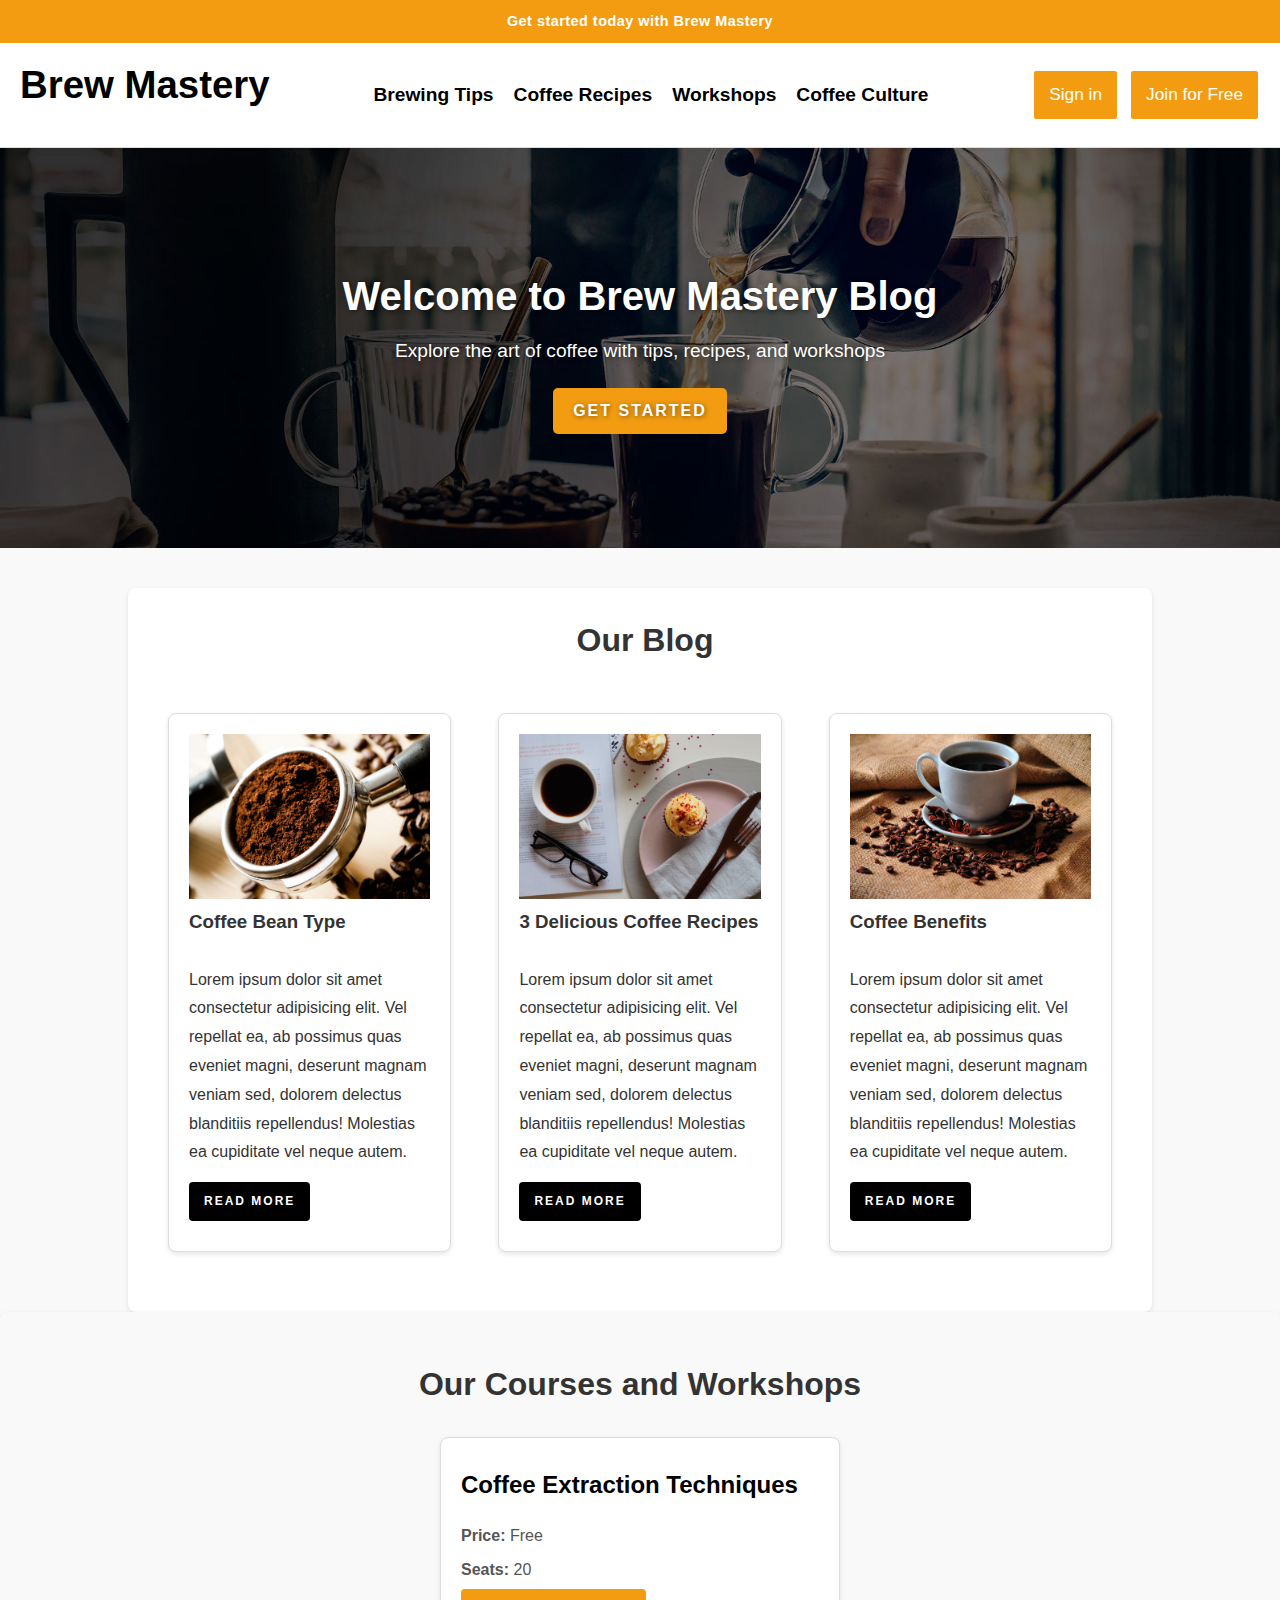
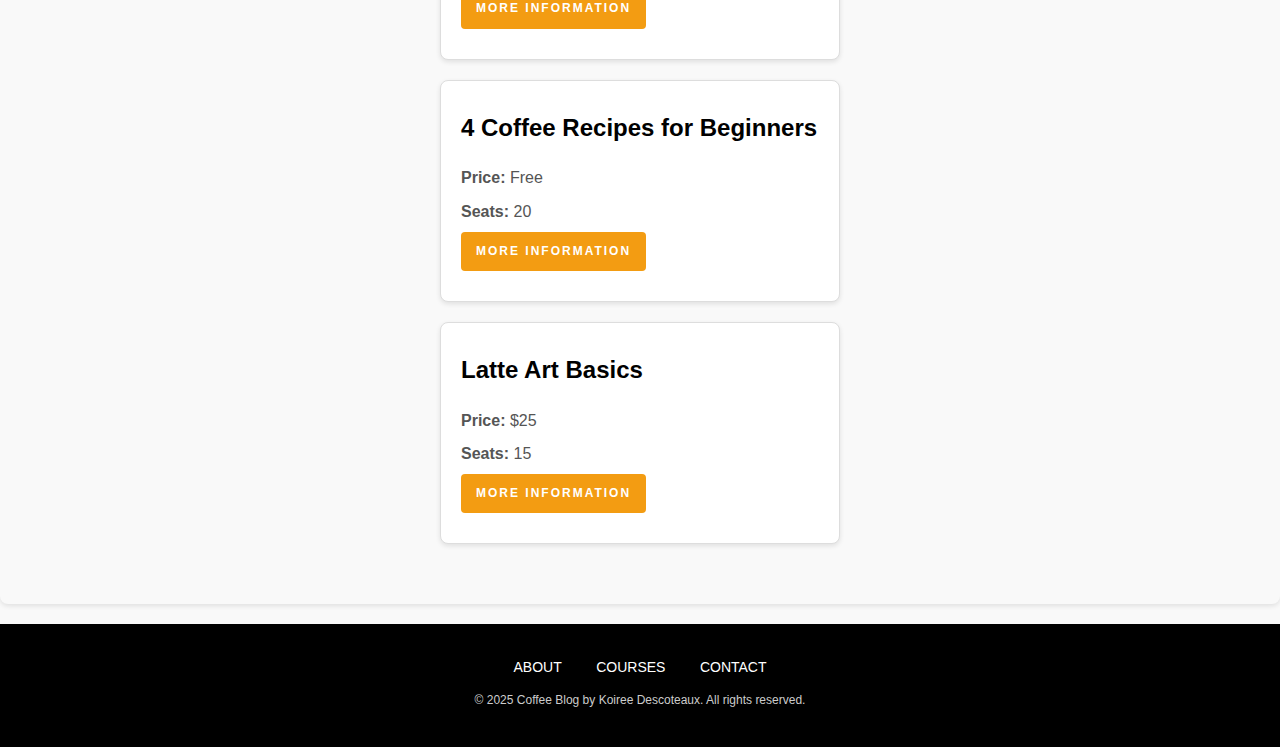
==== index.html @ 07b769f8 "Aligned navigation bar elements (Brew Mastery title, links, and buttons) using flexbox and improved " ====
<!DOCTYPE html>
<html lang="en">
<head>
    <meta charset="UTF-8">
    <meta name="viewport" content="width=device-width, initial-scale=1.0">
    <link rel="stylesheet" href="styles.css">
    <title>Brew Mastery Blog</title>
</head>
<body>

<!-- Header -->
<header>
    <!-- Top Bar -->
    <div class="top-bar">
        Get started today with Brew Mastery
    </div>

    <!-- White Navigation Bar -->
    <div class="nav-bar">
        <h1 class="nav-bar-title">Brew Mastery</h1>
        <nav class="main-navigation">
            <ul class="nav-links">
                <li><a href="#">Brewing Tips</a></li>
                <li><a href="#">Coffee Recipes</a></li>
                <li><a href="#">Workshops</a></li>
                <li><a href="#">Coffee Culture</a></li>
            </ul>
        </nav>
        <div class="nav-buttons">
            <a href="#" class="btn-signin-join">Sign in</a>
            <a href="#" class="btn-signin-join">Join for Free</a>
        </div>
    </div>

    <!-- Header Content with Background -->
    <div class="header-with-bg">
        <div class="overlay-content">
            <h1>Welcome to Brew Mastery Blog</h1>
            <p>Explore the art of coffee with tips, recipes, and workshops</p>
            <a href="#" class="btn btn-explore">Get Started</a>
        </div>
    </div>
</header>

<!-- Main Content -->
<main class="container">
    <!-- Blog Section -->
    <section id="blog-section" class="blog-section">
        <h2>Our Blog</h2>
        <div class="flex-container">
            <!-- Blog Post 1 -->
            <div class="border-b">
                <img src="img/blog1.jpg" alt="Image Error">
                <h3>Coffee Bean Type</h3>
                <p>Lorem ipsum dolor sit amet consectetur adipisicing elit. Vel repellat ea, ab possimus quas eveniet magni, deserunt magnam veniam sed, dolorem delectus blanditiis repellendus! Molestias ea cupiditate vel neque autem.</p>
                <a href="#" class="btn btn-read-more">Read More</a>
            </div>

            <!-- Blog Post 2 -->
            <div class="border-b">
                <img src="img/blog2.jpg" alt="Image Error">
                <h3>3 Delicious Coffee Recipes</h3>
                <p>Lorem ipsum dolor sit amet consectetur adipisicing elit. Vel repellat ea, ab possimus quas eveniet magni, deserunt magnam veniam sed, dolorem delectus blanditiis repellendus! Molestias ea cupiditate vel neque autem.</p>
                <a href="#" class="btn btn-read-more">Read More</a>
            </div>

            <!-- Blog Post 3 -->
            <div class="border-b">
                <img src="img/blog3.jpg" alt="Image Error">
                <h3>Coffee Benefits</h3>
                <p>Lorem ipsum dolor sit amet consectetur adipisicing elit. Vel repellat ea, ab possimus quas eveniet magni, deserunt magnam veniam sed, dolorem delectus blanditiis repellendus! Molestias ea cupiditate vel neque autem.</p>
                <a href="#" class="btn btn-read-more">Read More</a>
            </div>
        </div>
    </section>
</main>

    <section id="courses" class="courses-section">
        <h2>Our Courses and Workshops</h2>
    
        <!-- Course 1 -->
        <div class="course border-b">
            <h3>Coffee Extraction Techniques</h3>
            <p><strong>Price:</strong> Free</p>
            <p><strong>Seats:</strong> 20</p>
            <a href="#" class="btn btn-more">More Information</a>
        </div>
    
        <!-- Course 2 -->
        <div class="course border-b">
            <h3>4 Coffee Recipes for Beginners</h3>
            <p><strong>Price:</strong> Free</p>
            <p><strong>Seats:</strong> 20</p>
            <a href="#" class="btn btn-more">More Information</a>
        </div>
    
        <!-- Course 3 -->
        <div class="course border-b">
            <h3>Latte Art Basics</h3>
            <p><strong>Price:</strong> $25</p>
            <p><strong>Seats:</strong> 15</p>
            <a href="#" class="btn btn-more">More Information</a>
        </div>
    </section>
    
    <!--Footer-->
    <footer>
        <nav class="footer-nav">
            <ul>
                <li><a href="about.html">About</a></li>
                <li><a href="courses.html">Courses</a></li>
                <li><a href="contact.html">Contact</a></li>
            </ul>
        </nav>
        <p>&copy; 2025 Coffee Blog by Koiree Descoteaux. All rights reserved.</p>
    </footer>
</body>
</html>
---- styles.css ----
/*==================================================================== */
                            /* Global Styles */
  /*==================================================================== */
* {
    margin: 0;
    padding: 0;
    box-sizing: border-box; /* Ensure consistent box model for all elements */
}

/* Body Styles */
body {
    font-family: Arial, Helvetica, sans-serif; /* Set default font */
    line-height: 1.6; /* Standardize line height for readability */
    color: #333; /* Default text color */
    background-color: #f9f9f9; /* Light background for contrast */
}

/* Typography */
h1, h2, h3 {
    margin-bottom: 20px; /* Add consistent space below headings */
    line-height: 1.4; /* Adjust line height for better spacing */
}

h2, h3 {
    padding-top: 10px; /* Add vertical spacing above headings */
    padding-bottom: 10px; /* Add vertical spacing below headings */
    color: #333; /* Dark gray for headings */
}

p {
    margin-bottom: 15px; /* Add spacing below paragraphs */
    line-height: 1.8; /* Improve text readability */
}

/* Image */
img {
    max-width: 100%; /* Ensure images don't overflow their containers */
    display: block; /* Remove inline spacing below images */
}

/* Headings */
.blog-section h2, .courses-section h2 {
    font-size: 1.8em;
    color: #333;               /* Darker text color */
    margin-bottom: 20px;
}
/*==================================================================== */
                            /* UTILITIES */
  /*==================================================================== */

/* Layout: Container Styles */
.container {
    width: 80%;
    margin-left: auto;
    margin-right: auto;
}

/* ================= */
/* FLEX CONTAINER */
/* ================= */

.flex-container {
    display: flex;               /* Enable Flexbox */
    flex-direction: wrap;         /* Align child elements ( blog and courses) in a row and wrap to the next row */
    justify-content: space-between; /* Even space between blog and courses */
    align-items: flex-start;     /* Align items to the top */
    gap: 20px;                   /* Add spacing between sections */
    padding: 20px;               /* Add padding inside the container */
    margin-top: 20px;            /* Adds spacing above the blog cards */
}

/* =================================== */
/* SHARED BORDERS, SHADOWS AND SPACING */
/* =================================== */

/* Borders, Shadow and Spacing Utilities (Shared Styling for Individual Blog Posts and Courses) */
.border-b {
    flex: 1; /* Allow equal spacing between items */
    max-width: 30%; /* Ensure each post takes up one-third of the row */
    background-color: white; /* White background for posts */
    border: 1px solid #ddd; /* Add light border */
    border-radius: 8px; /* Rounded corners */
    padding: 20px; /* Add padding inside */
    margin-bottom: 20px; /* Adds spacing between blocks */
    box-shadow: 0 2px 5px rgba(0, 0, 0, 0.1); /* Subtle shadow */
    text-align: left; /* Align content to the left */
}

/* ================= */
/* BASE BUTTON CLASS*/
/* ================= */

.btn {
    display: inline-block;        /* Makes the element behave like a button */
    color: white;                /* White text color */
    padding: 10px 15px;          /* Button padding */
    margin-bottom: 10px;         /* Adds spacing below the button */
    text-decoration: none;       /* Removes underline from links */
    text-transform: uppercase;   /* Makes all text uppercase */
    font-size: 12px;             /* Sets the font size */
    font-weight: bold;
    letter-spacing: 2px;         /* Adds spacing between letters */
    border-radius: 4px;          /* Rounded button corners */
    background-color: rgba(0, 0, 0, 0.6); /* Semi-transparent background */
    transition: background-color 0.3s ease, color 0.3s ease, border-color 0.3s ease; /* Smooth hover effect */
}

/* Specific Buttons Colors */
.btn-signin-join {
    background-color:#f39c12; /* Orange background */
    color: white;
    border: 2px solid white
}

/* Hover Effects  (Applies to Both Buttons) */
.btn-signin-join:hover {
    background-color: #dcdcdc; /* Light gray background on hover */
    color: black; /* Black text for better readability */
    border-color: yellow; /* Black on hover*/
}

/* Active/Clicked Effect */
.btn-signin-join:active {
    background-color: #a9a9a9; /* Darker gray background */
    color: white; /* White text on active */
    border-color: #f39c12; /* Orange border*/
}

/* ================= */
/* TOP BANNER STYLING */
/* ================= */

/* Top Bar */
.top-bar {
    background-color: #f39c12; /* Orange background */
    color: white;             /* White text color */
    text-align: center;       /* Center-align text */
    padding: 10px 5%;        /* Top/Bottom fixed, Left/Right proportional */
    font-size: 0.9em;         /* Slightly smaller font size */
    letter-spacing: 0.5px; /* Slightly space out the letters */
    font-weight: bold;        /* Make text bold */
    box-shadow: 0 2px 5px rgba(0, 0, 0, 0.1); /* Subtle shadow for depth */
}

/* ====================== */
/* NAVIGATION BAR STYLING */
/* ====================== */

/* Navigation Bar */
.nav-bar {
    display: flex; /* Enable Flexbox for layout */
    justify-content: space-between; /* Space out items horizontally */
    align-items: center; /* Vertically align items */
    background-color: white; /* White background */
    color: black; /* Black text color */
    padding: 15px 20px; /* Add padding for spacing */
    border-bottom: 1px solid #ddd; /* Add a light gray border */
    font-size: 1.2em; /* Slightly larger font size */
}

/* Navigation Links */
.nav-links {
    display: flex; /* Enable Flexbox for links */
    list-style: none; /* Remove bullet points */
    gap: 20px; /* Space between links */
    margin: 0;
    padding: 0;
}

.nav-links li {
    margin: 0;
}

.nav-links a {
    text-decoration: none; /* Remove underline */
    color: black; /* Black links */
    font-size: 1em;
    font-weight: bold;
    transition: color 0.3s ease; /* Smooth hover effect */
}

.nav-links a:hover {
    color: #f39c12; /* Orange hover effect */
}

/* Buttons in Navigation Bar */
.nav-buttons {
    display: flex; /* Enable Flexbox for buttons */
    gap: 10px; /* Space between buttons */
}

.btn-signin-join {
    display: inline-block; /* Makes buttons inline */
    padding: 10px 15px; /* Add padding inside buttons */
    font-size: 0.9em; /* Adjust font size */
    border-radius: 4px; /* Rounded corners */
    text-decoration: none; /* Remove underline */
    color: white; /* White text */
    background-color: #f39c12; /* Orange background */
    border: 2px solid white; /* White border */
    transition: background-color 0.3s ease, color 0.3s ease; /* Smooth hover effect */
}

.btn-signin-join:hover {
    background-color: #dcdcdc; /* Light gray background */
    color: black; /* Black text on hover */
}

.btn-signin-join:active {
    background-color: #a9a9a9; /* Darker gray background on active */
    color: white; /* White text on active */
}

/* ======================================  */
/* HEADER CONTENT WITH BACKGROUND STYLING */
/* ===================================== */
/* Header Content with Background */
.header-with-bg {
    background-image: url('img/banner.jpg'); /* Path to image */
    background-size: cover;                /* Ensures the image covers the whole area */
    background-position: center;           /* Centers the image */
    background-repeat: no-repeat;          /* Prevents the image from repeating */
    color: white;                        /* Makes text white for contrast */
    padding: 20px 0px;                    /* Adds spacing inside the header */
    height: 400px;                        /* Set a fixed height for the header */
    text-align: center;                   /* Center-align all content*/
}
.overlay-content {
    text-align: center;               /* Center-align the text */
    color: white;                     /* White text for contrast */
    padding-top: 100px;               /* Push content down to the center */
    text-shadow: 1px 1px 5px rgba(0, 0, 0, 0.5); /* Add a shadow for readability */
}

.overlay-content h1 {
    font-size: 2.5em;
    margin-bottom: 10px;
}

.overlay-content p {
    font-size: 1.2em;
    margin-bottom: 20px;
}

.overlay-content .btn-explore {
    background-color: #f39c12;       /* Orange button */
    color: white;                    /* White text */
    padding: 10px 20px;              /* Button padding */
    border-radius: 5px;              /* Rounded corners */
    text-decoration: none;           /* Remove underline */
    font-size: 1em;
    transition: background-color 0.3s ease;
}

.overlay-content .btn-explore:hover {
    background-color: #e67e22;       /* Slightly darker orange on hover */
}

/*==================================================================== */
                        /* SECTION-SPECIFIC STYLING */
  /*==================================================================== */

/* ================= */
/* BLOG STYLING */
/* ================= */

/* Blog Title Styling */
.blog-title {
    font-size: 2.5em;
    font-weight: bold;
    text-shadow: 2px 2px 5px rgba(0, 0, 0, 0.5); /* Add shadow for better readability */
    margin: 10px 0;
}
.blog-section {
    flex: 2;                     /* Take up more space compared to courses */
    margin-top: 40px;
    text-align: center;
    background-color: #fff;      /* White background for contrast */
    border-radius: 8px;          /* Rounded corners */
    padding: 20px;               /* Add padding inside */
    box-shadow: 0 2px 5px rgba(0, 0, 0, 0.1); /* Subtle shadow */
}

.blog-section h2 {
    text-align: center; /* Center the heading */
    margin-bottom: 20px; /* Space below heading */
    font-size: 2em;
    color: #333; /* Darker color for heading */
    padding-left: 10px; /*Adds spacing above the blog cards*/
} 

/* Class for "Read More" Buttons */
.btn-read-more {
    background-color: black;     /* Black button background */
    color: white;                /* White text */
}

.btn-read-more:hover {
    background-color: gray;      /* Gray button background on hover */
}

/* ================= */
/* COURSES STYLING */
/* ================= */
/* Courses Section */
#courses {
    background-color: #f9f9f9;   /* Light background for contrast */
    padding: 40px 20px;          /* Add spacing */
    text-align: center;          /* Center-align content */
}

#courses h2 {
    font-size: 2em;
    margin-bottom: 20px;
    color: #333;                 /* Dark gray heading */
}
/* Individual Course Styles */
.course {
    border: 1px solid #ddd;      /* Light border around each course */
    border-radius: 8px;          /* Rounded corners */
    padding: 20px;               /* Space inside the course box */
    margin: 20px auto;           /* Add spacing between courses */
    max-width: 400px;            /* Limit the width */
    background-color: white;     /* White background for courses */
    text-align: left;            /* Left-align content within courses */
}
.course h3 {
    font-size: 1.5em;
    color: #000;                 /* Black course titles */
    margin-bottom: 10px;
}

.course p {
    font-size: 1em;
    color: #555;                 /* Gray text for details */
    margin: 5px 0;
}

.courses-section {
    flex: 1;                     /* Take up less space compared to blog */
    background-color: #f9f9f9;   /* Light gray background */
    border-radius: 8px;          /* Rounded corners */
    padding: 20px;               /* Add padding inside */
    box-shadow: 0 2px 5px rgba(0, 0, 0, 0.1); /* Subtle shadow */
}
/* Class for "More Information" Buttons */
.btn-more {
    background-color: #f39c12;   /* Default Orange background */
    color: white;                /* White text */
}

.btn-more:hover {
    background-color: #cd7f32;   /* Dark Orange background on hover */
}

/* Class for "Info" Buttons */
.btn-info {
    background-color: #f39c12;   /* Bronze button background */
    color: white;                /* White text */
}

.btn-info:hover {
    background-color: #cd7f32;   /* Light bronze background on hover */
}

/* ================= */
/* FOOTER STYLING */
/* ================= */
footer {
    background-color: #000; /* Black background */
    color: white; /* White text */
    text-align: center; /* Center-align content */
    padding: 20px 0; /* Add vertical spacing */
    margin-top: 20px; /* Add space above the footer */
}

/* Footer Navigation */
.footer-nav ul {
    list-style: none; /* Remove bullet points */
    padding: 0;
    margin: 10px 0; /* Add spacing around the list */
}

.footer-nav ul li {
    display: inline; /* Display links in a row */
    margin: 0 15px; /* Add spacing between links */
}

.footer-nav ul li a {
    color: white; /* White link text */
    text-decoration: none; /* Remove underline */
    font-size: 14px; /* Adjust font size */
    text-transform: uppercase; /* Uppercase letters */
}

.footer-nav ul li a:hover {
    color: #f39c12; /* Change color on hover */
}

/* Footer Copyright */
footer p {
    margin-top: 10px; /* Add spacing above the text */
    font-size: 12px; /* Slightly smaller font for copyright */
    color: #ccc; /* Light gray color for subtlety */
}
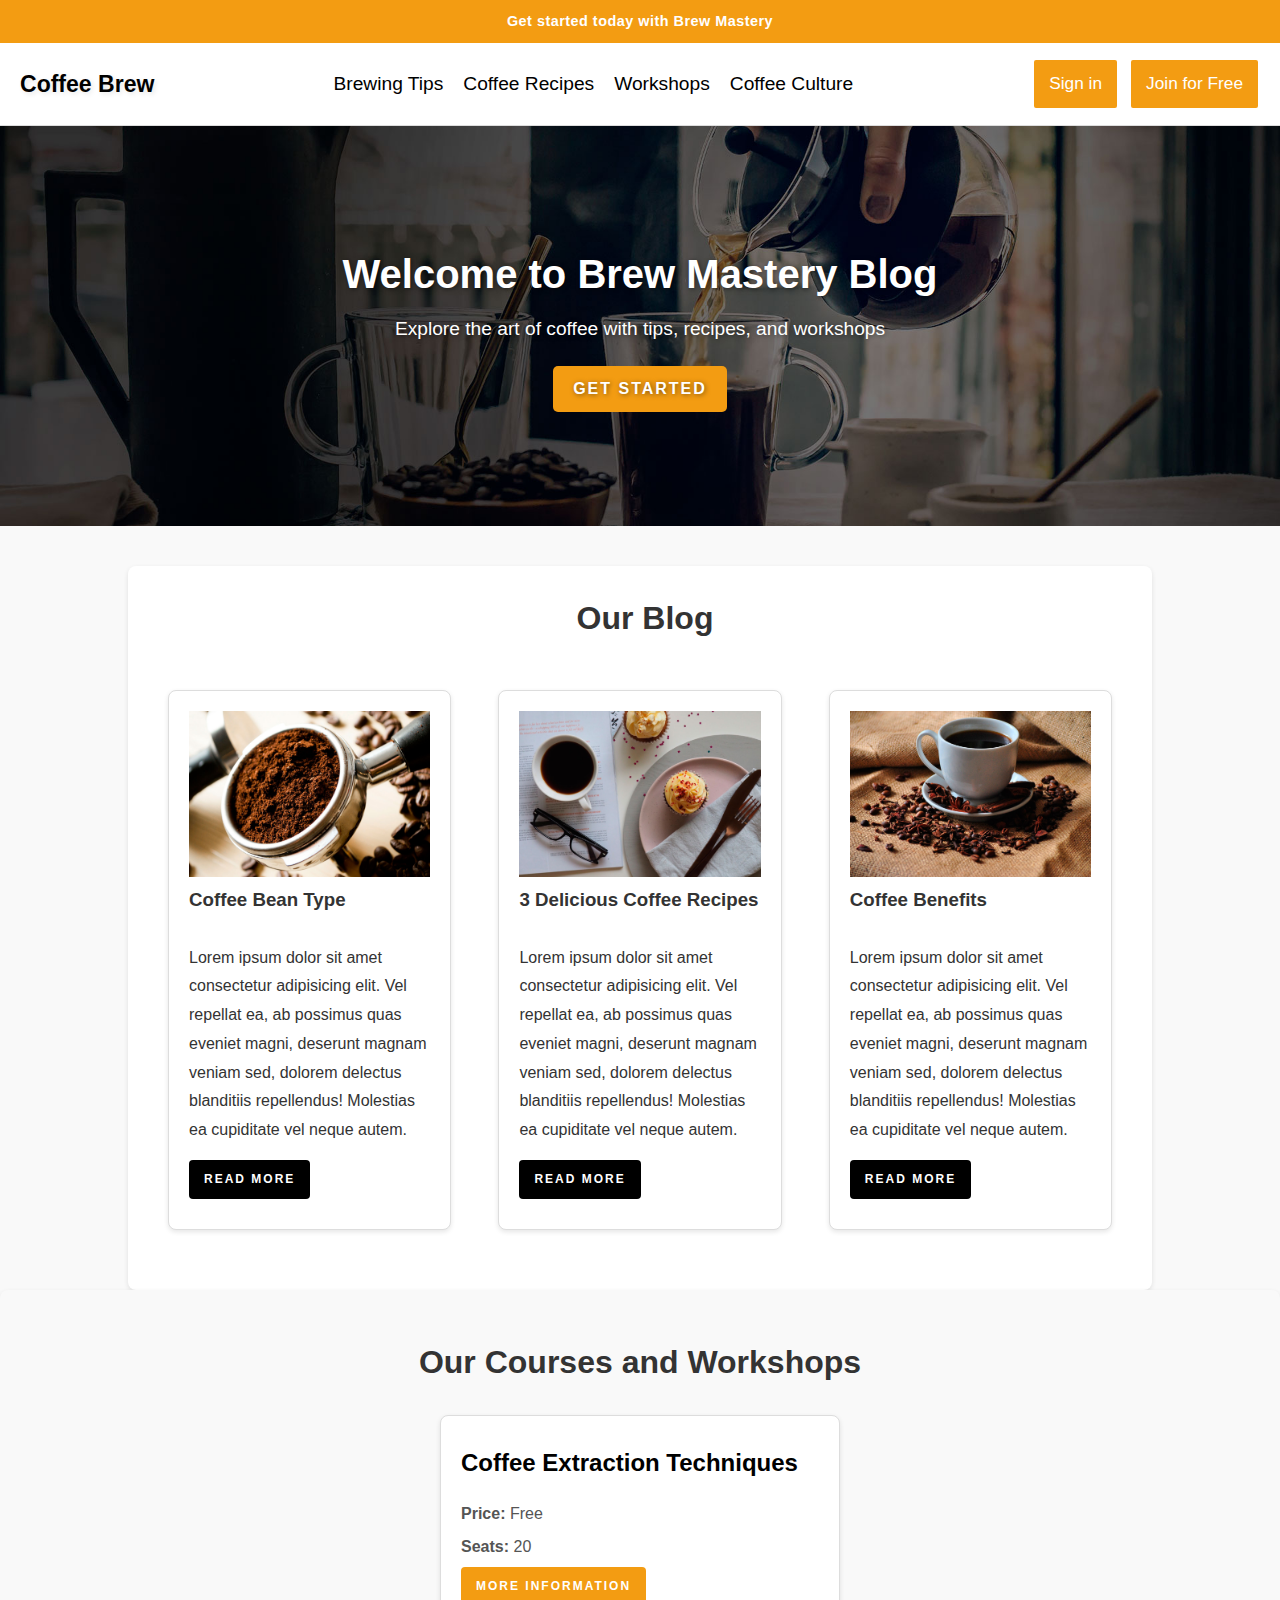
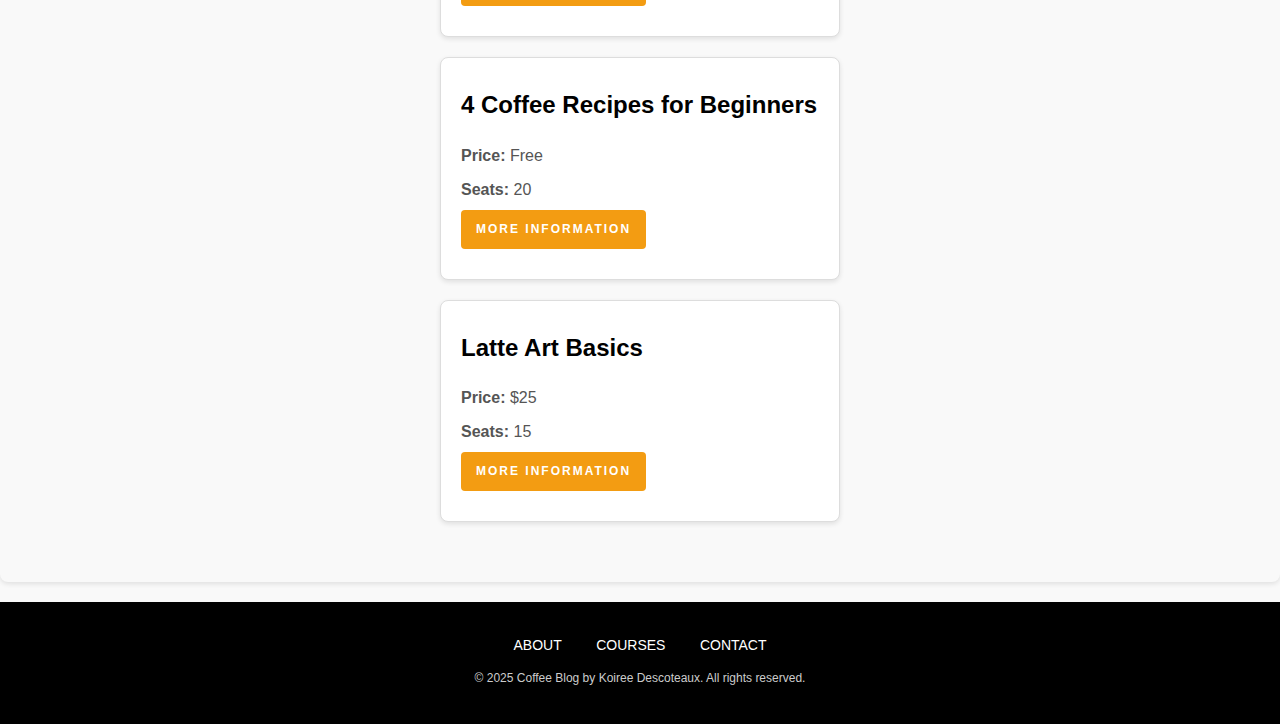
==== commit 47c78b13: "feat: Finalize Top Navigation Bar - Implemented styling and layout adjustments for the top navigatio" ====
--- a/index.html
+++ b/index.html
@@ -4,7 +4,7 @@
     <meta charset="UTF-8">
     <meta name="viewport" content="width=device-width, initial-scale=1.0">
     <link rel="stylesheet" href="styles.css">
-    <title>Brew Mastery Blog</title>
+    <title>Coffee Brew</title>
 </head>
 <body>
 
@@ -17,7 +17,7 @@
 
     <!-- White Navigation Bar -->
     <div class="nav-bar">
-        <h1 class="nav-bar-title">Brew Mastery</h1>
+        <h1 class="nav-bar-title">Coffee Brew</h1>
         <nav class="main-navigation">
             <ul class="nav-links">
                 <li><a href="#">Brewing Tips</a></li>
--- a/styles.css
+++ b/styles.css
@@ -157,6 +157,13 @@
     border-bottom: 1px solid #ddd; /* Add a light gray border */
     font-size: 1.2em; /* Slightly larger font size */
 }
+.nav-bar-title {
+    font-size: 1.2em; /
+    font-weight: ; /* Keep bold styling */
+    margin: 0;
+    text-shadow: 2px 2px 5px rgba(0, 0, 0, 0.1); /* Shadow for readability */
+    color: black; /* Ensure text is black */
+}
 
 /* Navigation Links */
 .nav-links {
@@ -175,7 +182,7 @@
     text-decoration: none; /* Remove underline */
     color: black; /* Black links */
     font-size: 1em;
-    font-weight: bold;
+    font-weight: normal;
     transition: color 0.3s ease; /* Smooth hover effect */
 }
 
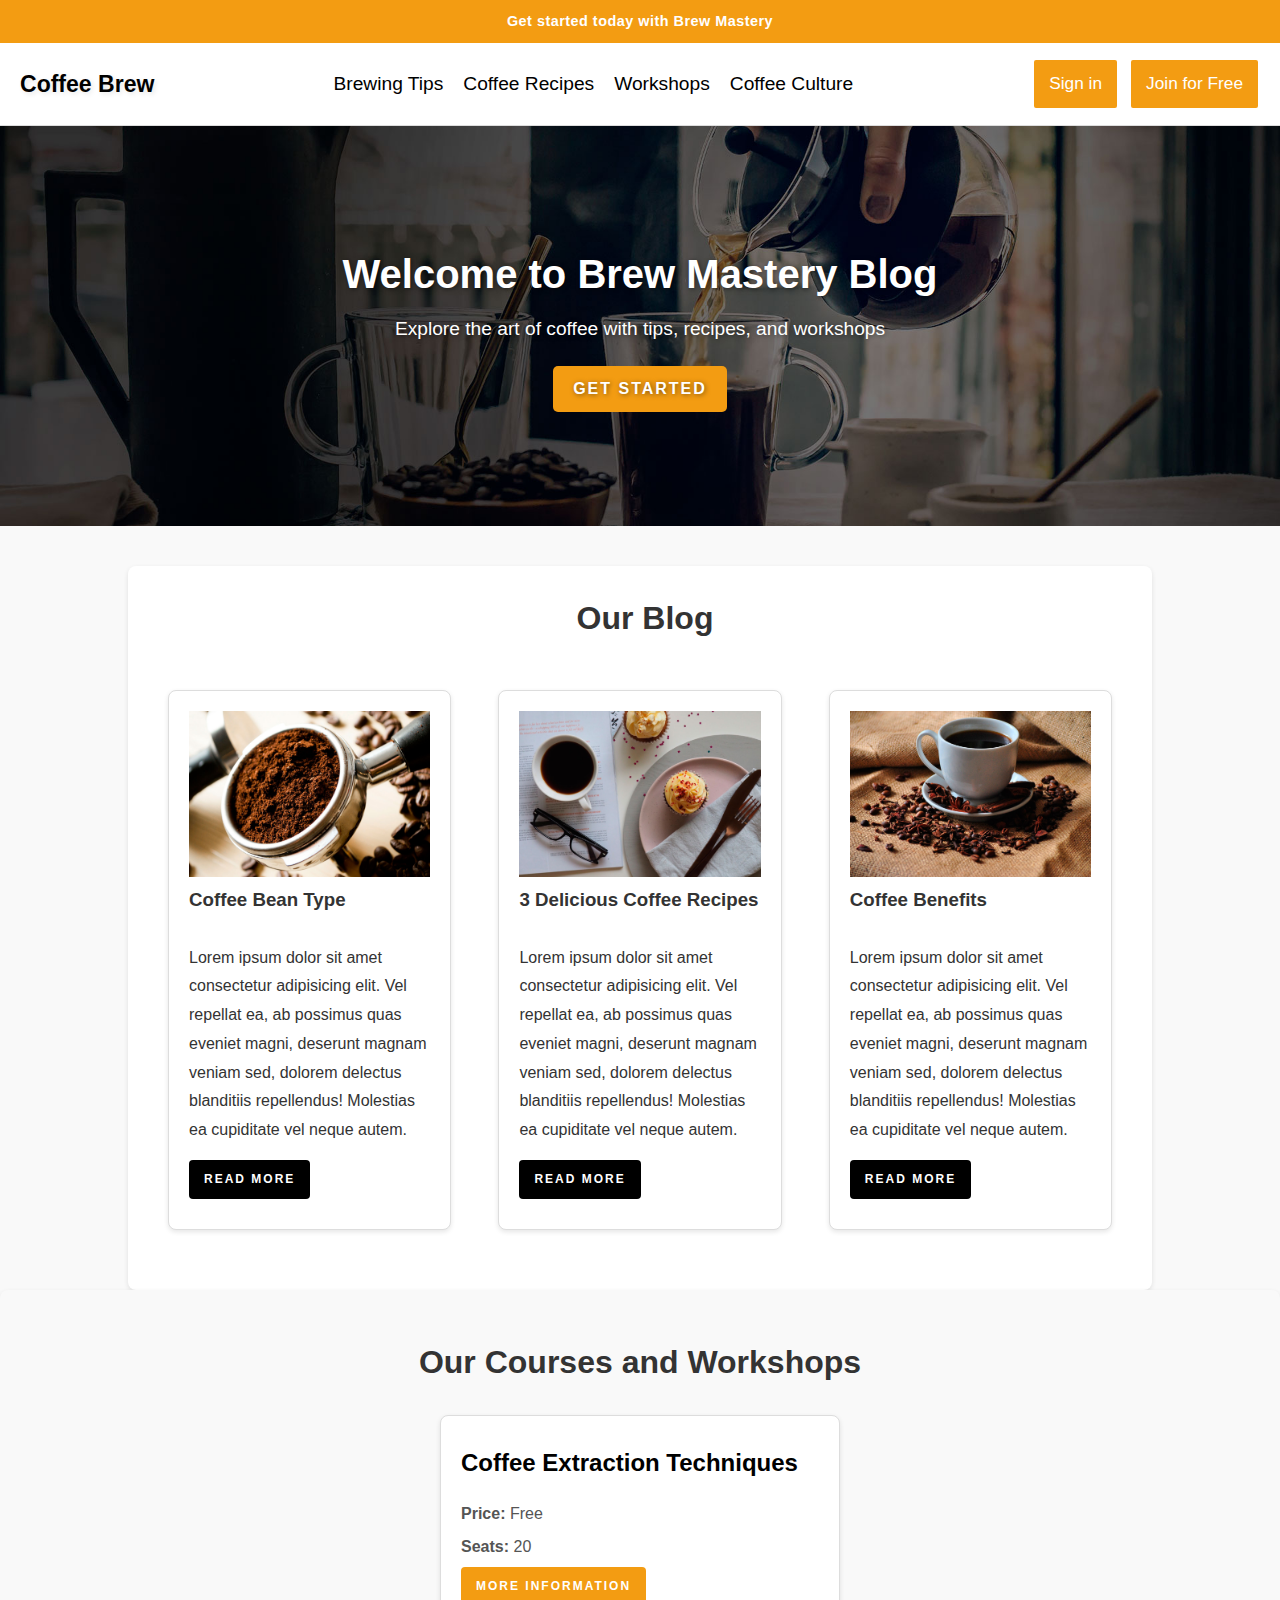
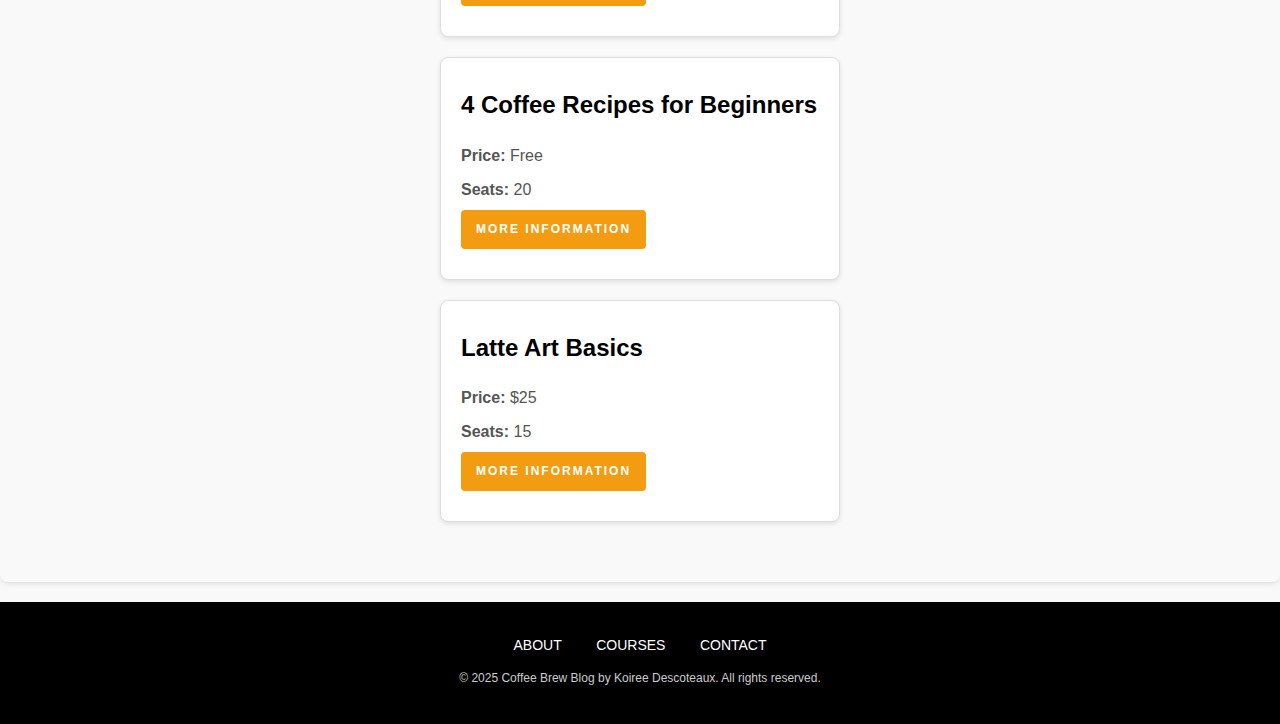
==== commit 51a1d340: "to-do: Create styles folder for CSS files" ====
--- a/index.html
+++ b/index.html
@@ -112,7 +112,7 @@
                 <li><a href="contact.html">Contact</a></li>
             </ul>
         </nav>
-        <p>&copy; 2025 Coffee Blog by Koiree Descoteaux. All rights reserved.</p>
+        <p>&copy; 2025 Coffee Brew Blog by Koiree Descoteaux. All rights reserved.</p>
     </footer>
 </body>
 </html>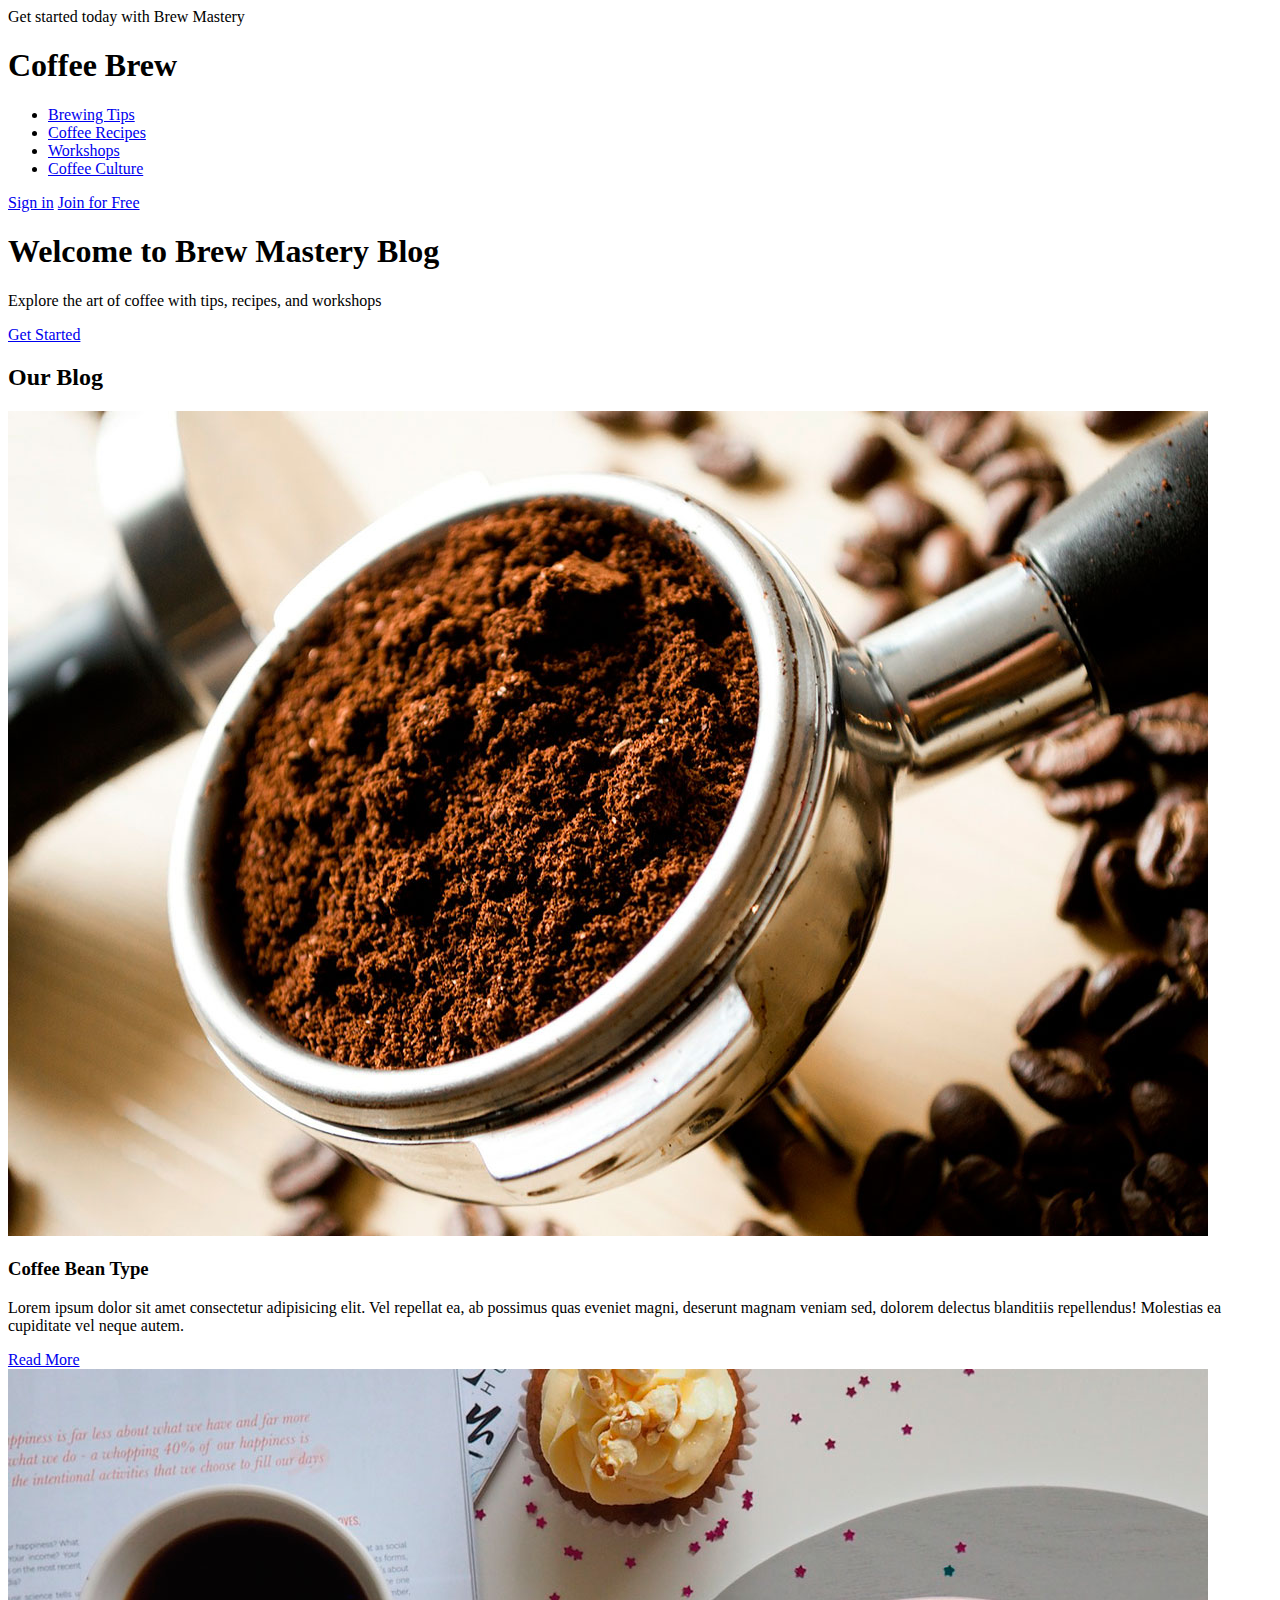
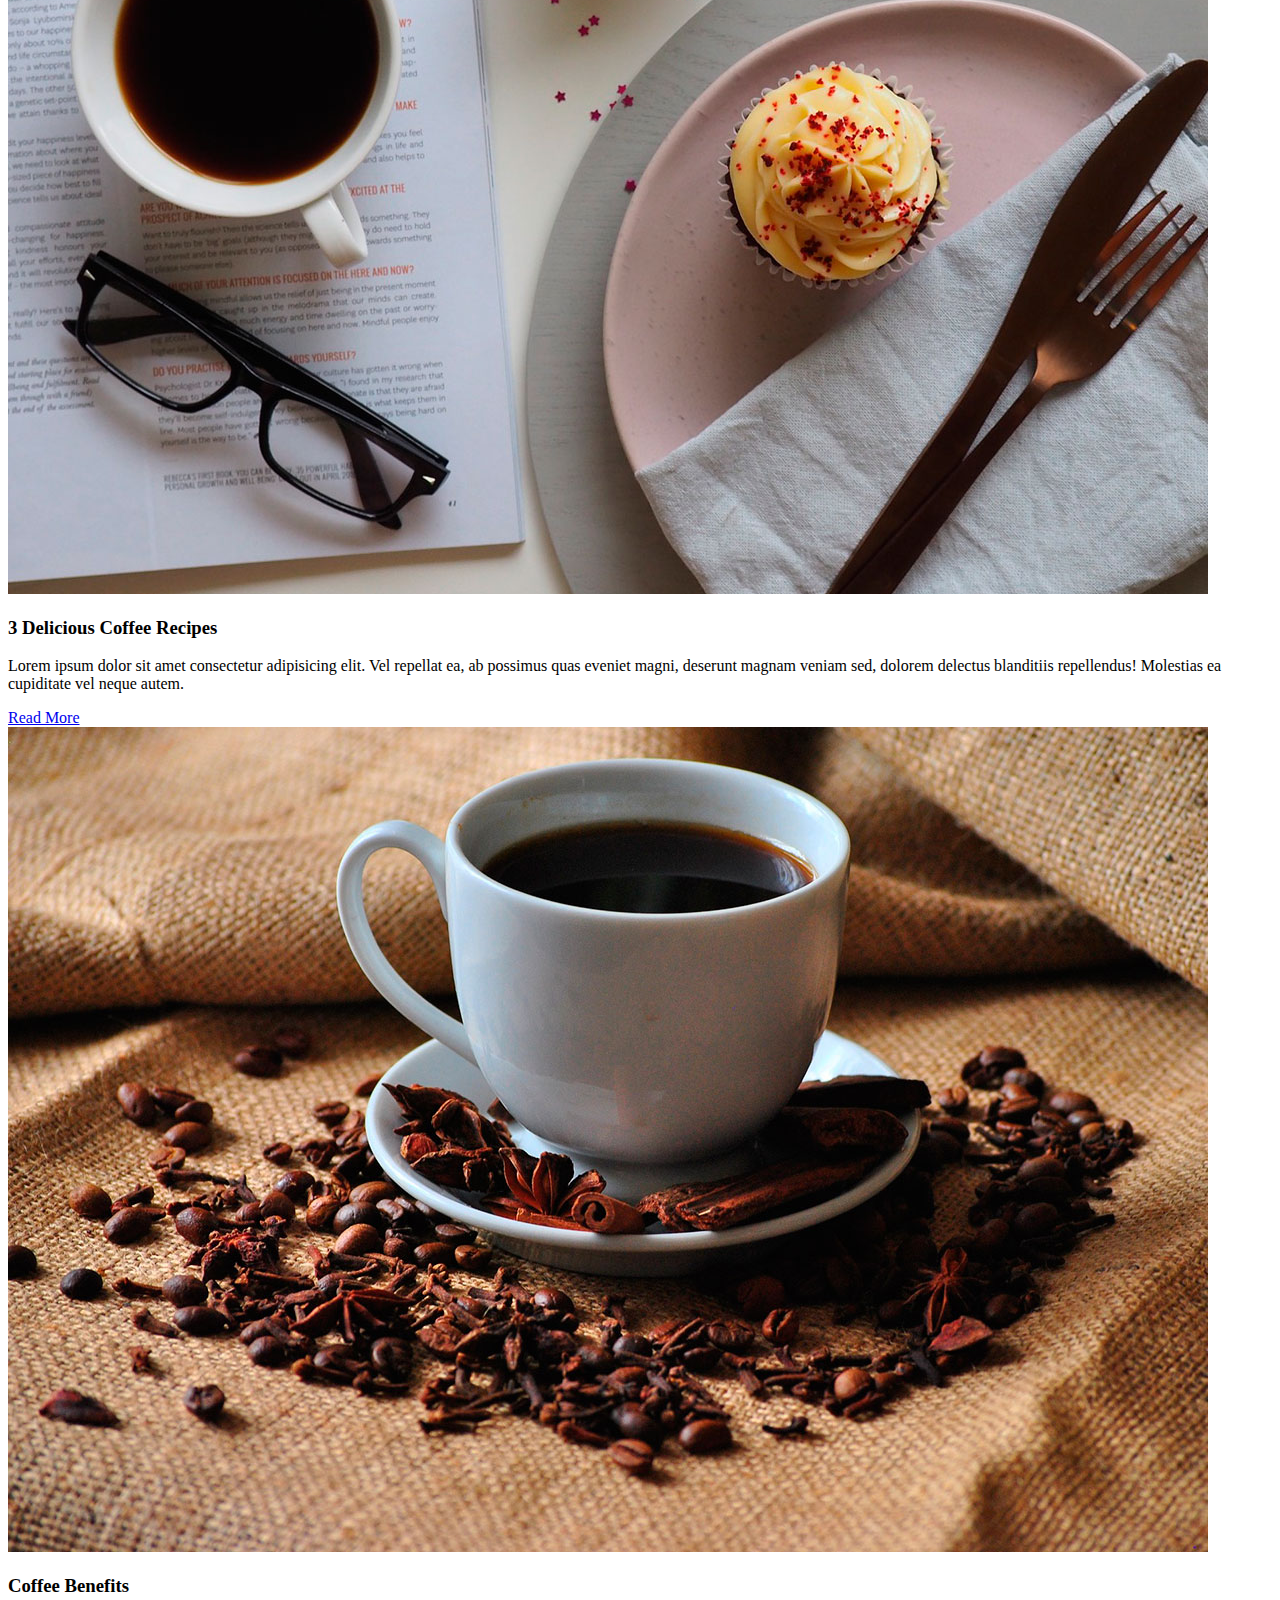
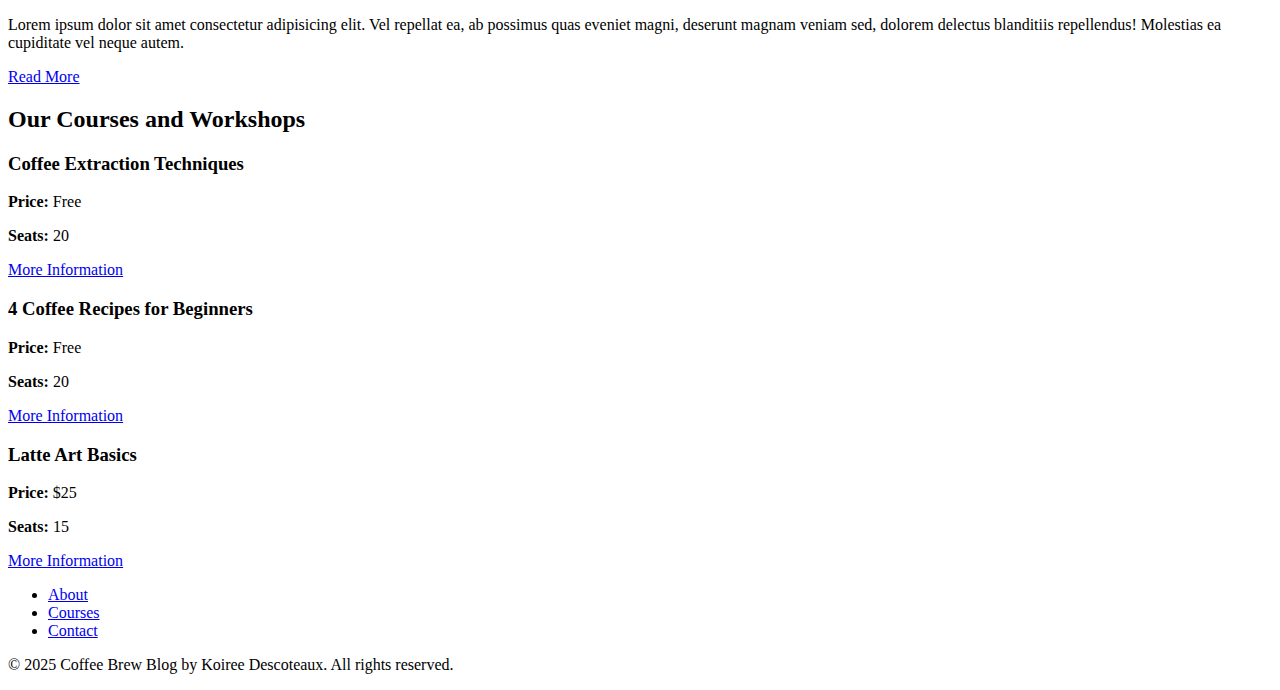
==== commit 2f4912f4: "feat: Add global and utility CSS for consistent styling" ====
--- a/index.html
+++ b/index.html
@@ -3,7 +3,7 @@
 <head>
     <meta charset="UTF-8">
     <meta name="viewport" content="width=device-width, initial-scale=1.0">
-    <link rel="stylesheet" href="styles.css">
+    <link rel="stylesheet" href="global.css">
     <title>Coffee Brew</title>
 </head>
 <body>
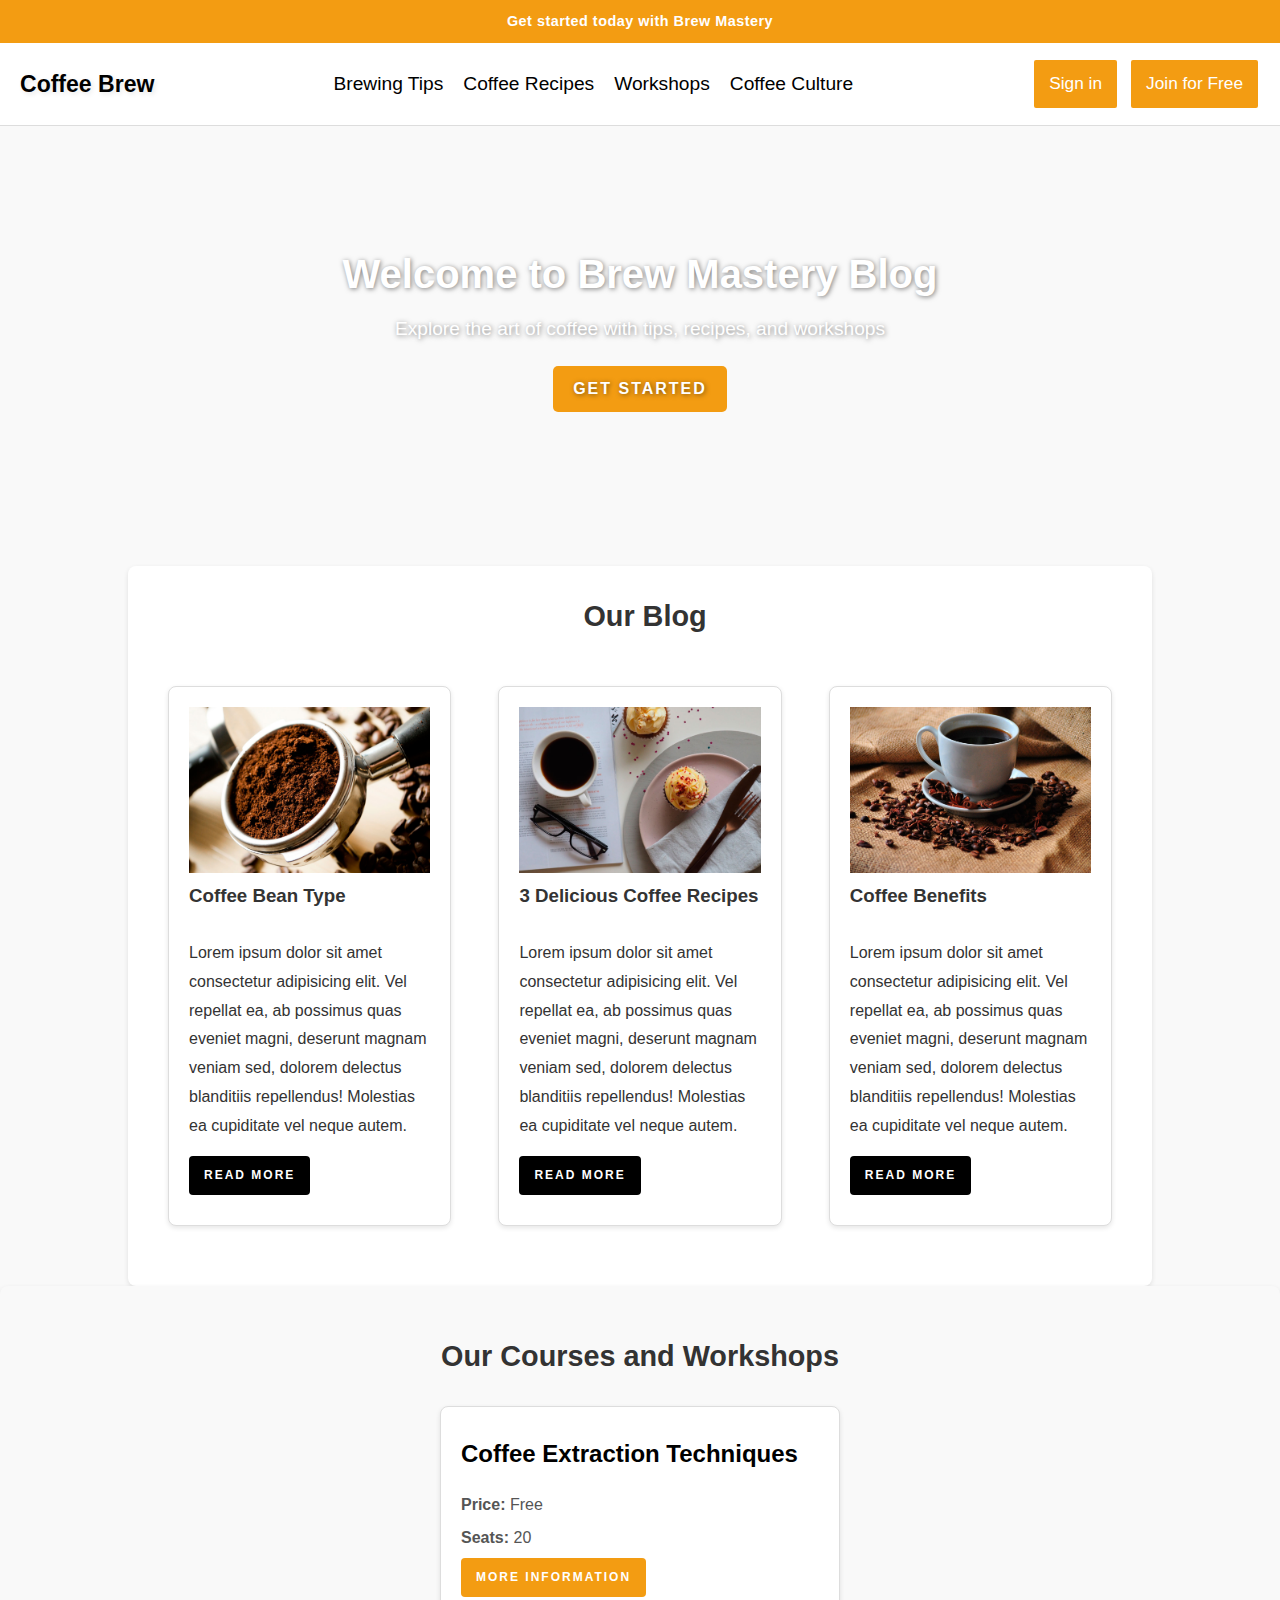
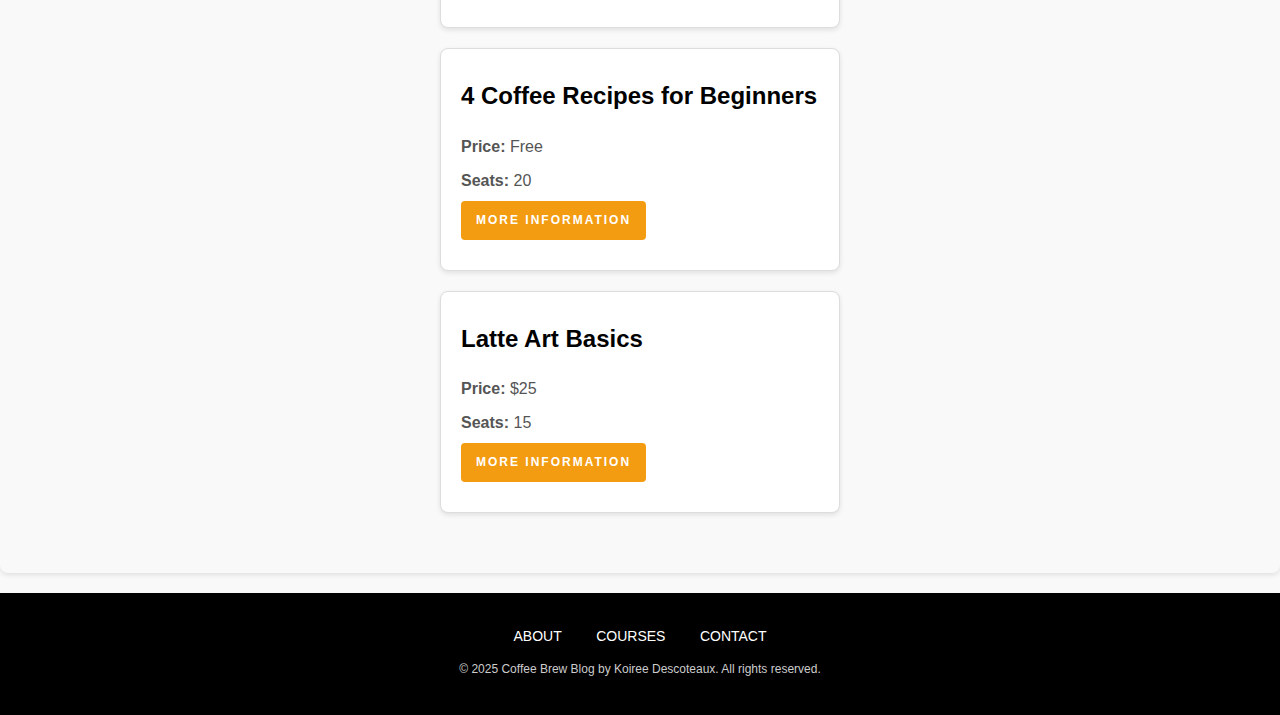
==== commit 347d5907: "fix: Updates CSS file paths for all HTML pages" ====
--- a/index.html
+++ b/index.html
@@ -3,7 +3,8 @@
 <head>
     <meta charset="UTF-8">
     <meta name="viewport" content="width=device-width, initial-scale=1.0">
-    <link rel="stylesheet" href="global.css">
+    <link rel="stylesheet" href="../styles/global.css">
+    <link rel="stylesheet" href="../styles/index.css">
     <title>Coffee Brew</title>
 </head>
 <body>
--- a/styles/global.css
+++ b/styles/global.css
@@ -0,0 +1,238 @@
+/*==================================================================== */
+                            /* Global Styles */
+  /*==================================================================== */
+  * {
+    margin: 0;
+    padding: 0;
+    box-sizing: border-box; /* Ensure consistent box model for all elements */
+}
+
+/* Body Styles */
+body {
+    font-family: Arial, Helvetica, sans-serif; /* Set default font */
+    line-height: 1.6; /* Standardize line height for readability */
+    color: #333; /* Default text color */
+    background-color: #f9f9f9; /* Light background for contrast */
+}
+
+/* Typography */
+h1, h2, h3 {
+    margin-bottom: 20px; /* Add consistent space below headings */
+    line-height: 1.4; /* Adjust line height for better spacing */
+}
+
+h2, h3 {
+    padding-top: 10px; /* Add vertical spacing above headings */
+    padding-bottom: 10px; /* Add vertical spacing below headings */
+    color: #333; /* Dark gray for headings */
+}
+
+p {
+    margin-bottom: 15px; /* Add spacing below paragraphs */
+    line-height: 1.8; /* Improve text readability */
+}
+
+/* Image */
+img {
+    max-width: 100%; /* Ensure images don't overflow their containers */
+    display: block; /* Remove inline spacing below images */
+}
+
+/*==================================================================== */
+                            /* UTILITIES */
+  /*==================================================================== */
+
+/* Layout: Container Styles */
+.container {
+    width: 80%;
+    margin-left: auto;
+    margin-right: auto;
+}
+
+/* ================= */
+/* FLEX CONTAINER */
+/* ================= */
+
+.flex-container {
+    display: flex;               /* Enable Flexbox */
+    flex-direction: wrap;         /* Align child elements ( blog and courses) in a row and wrap to the next row */
+    justify-content: space-between; /* Even space between blog and courses */
+    align-items: flex-start;     /* Align items to the top */
+    gap: 20px;                   /* Add spacing between sections */
+    padding: 20px;               /* Add padding inside the container */
+    margin-top: 20px;            /* Adds spacing above the blog cards */
+}
+
+/* =================================== */
+/* SHARED BORDERS, SHADOWS AND SPACING */
+/* =================================== */
+
+/* Borders, Shadow and Spacing Utilities (Shared Styling for Individual Blog Posts and Courses) */
+.border-b {
+    flex: 1; /* Allow equal spacing between items */
+    max-width: 30%; /* Ensure each post takes up one-third of the row */
+    background-color: white; /* White background for posts */
+    border: 1px solid #ddd; /* Add light border */
+    border-radius: 8px; /* Rounded corners */
+    padding: 20px; /* Add padding inside */
+    margin-bottom: 20px; /* Adds spacing between blocks */
+    box-shadow: 0 2px 5px rgba(0, 0, 0, 0.1); /* Subtle shadow */
+    text-align: left; /* Align content to the left */
+}
+
+/* ================= */
+/* BASE BUTTON CLASS*/
+/* ================= */
+
+.btn {
+    display: inline-block;        /* Makes the element behave like a button */
+    color: white;                /* White text color */
+    padding: 10px 15px;          /* Button padding */
+    margin-bottom: 10px;         /* Adds spacing below the button */
+    text-decoration: none;       /* Removes underline from links */
+    text-transform: uppercase;   /* Makes all text uppercase */
+    font-size: 12px;             /* Sets the font size */
+    font-weight: bold;
+    letter-spacing: 2px;         /* Adds spacing between letters */
+    border-radius: 4px;          /* Rounded button corners */
+    background-color: rgba(0, 0, 0, 0.6); /* Semi-transparent background */
+    transition: background-color 0.3s ease, color 0.3s ease, border-color 0.3s ease; /* Smooth hover effect */
+}
+
+/* Specific Buttons Colors */
+.btn-signin-join {
+    background-color:#f39c12; /* Orange background */
+    color: white;
+    border: 2px solid white
+}
+
+/* Hover Effects  (Applies to Both Buttons) */
+.btn-signin-join:hover {
+    background-color: #dcdcdc; /* Light gray background on hover */
+    color: black; /* Black text for better readability */
+    border-color: yellow; /* Black on hover*/
+}
+
+/* Active/Clicked Effect */
+.btn-signin-join:active {
+    background-color: #a9a9a9; /* Darker gray background */
+    color: white; /* White text on active */
+    border-color: #f39c12; /* Orange border*/
+}
+
+/* ====================== */
+/* NAVIGATION BAR STYLING */
+/* ====================== */
+
+/* Navigation Bar */
+.nav-bar {
+    display: flex; /* Enable Flexbox for layout */
+    justify-content: space-between; /* Space out items horizontally */
+    align-items: center; /* Vertically align items */
+    background-color: white; /* White background */
+    color: black; /* Black text color */
+    padding: 15px 20px; /* Add padding for spacing */
+    border-bottom: 1px solid #ddd; /* Add a light gray border */
+    font-size: 1.2em; /* Slightly larger font size */
+}
+.nav-bar-title {
+    font-size: 1.2em; /
+    font-weight: ; /* Keep bold styling */
+    margin: 0;
+    text-shadow: 2px 2px 5px rgba(0, 0, 0, 0.1); /* Shadow for readability */
+    color: black; /* Ensure text is black */
+}
+
+/* Navigation Links */
+.nav-links {
+    display: flex; /* Enable Flexbox for links */
+    list-style: none; /* Remove bullet points */
+    gap: 20px; /* Space between links */
+    margin: 0;
+    padding: 0;
+}
+
+.nav-links li {
+    margin: 0;
+}
+
+.nav-links a {
+    text-decoration: none; /* Remove underline */
+    color: black; /* Black links */
+    font-size: 1em;
+    font-weight: normal;
+    transition: color 0.3s ease; /* Smooth hover effect */
+}
+
+.nav-links a:hover {
+    color: #f39c12; /* Orange hover effect */
+}
+
+/* Buttons in Navigation Bar */
+.nav-buttons {
+    display: flex; /* Enable Flexbox for buttons */
+    gap: 10px; /* Space between buttons */
+}
+
+.btn-signin-join {
+    display: inline-block; /* Makes buttons inline */
+    padding: 10px 15px; /* Add padding inside buttons */
+    font-size: 0.9em; /* Adjust font size */
+    border-radius: 4px; /* Rounded corners */
+    text-decoration: none; /* Remove underline */
+    color: white; /* White text */
+    background-color: #f39c12; /* Orange background */
+    border: 2px solid white; /* White border */
+    transition: background-color 0.3s ease, color 0.3s ease; /* Smooth hover effect */
+}
+
+.btn-signin-join:hover {
+    background-color: #dcdcdc; /* Light gray background */
+    color: black; /* Black text on hover */
+}
+
+.btn-signin-join:active {
+    background-color: #a9a9a9; /* Darker gray background on active */
+    color: white; /* White text on active */
+}
+
+/* ================= */
+/* FOOTER STYLING */
+/* ================= */
+footer {
+    background-color: #000; /* Black background */
+    color: white; /* White text */
+    text-align: center; /* Center-align content */
+    padding: 20px 0; /* Add vertical spacing */
+    margin-top: 20px; /* Add space above the footer */
+}
+
+/* Footer Navigation */
+.footer-nav ul {
+    list-style: none; /* Remove bullet points */
+    padding: 0;
+    margin: 10px 0; /* Add spacing around the list */
+}
+
+.footer-nav ul li {
+    display: inline; /* Display links in a row */
+    margin: 0 15px; /* Add spacing between links */
+}
+
+.footer-nav ul li a {
+    color: white; /* White link text */
+    text-decoration: none; /* Remove underline */
+    font-size: 14px; /* Adjust font size */
+    text-transform: uppercase; /* Uppercase letters */
+}
+
+.footer-nav ul li a:hover {
+    color: #f39c12; /* Change color on hover */
+}
+
+/* Footer Copyright */
+footer p {
+    margin-top: 10px; /* Add spacing above the text */
+    font-size: 12px; /* Slightly smaller font for copyright */
+    color: #ccc; /* Light gray color for subtlety */
+}--- a/styles/index.css
+++ b/styles/index.css
@@ -0,0 +1,168 @@
+/* ================= */
+/* TOP BANNER STYLING */
+/* ================= */
+
+/* Top Bar */
+.top-bar {
+    background-color: #f39c12; /* Orange background */
+    color: white;             /* White text color */
+    text-align: center;       /* Center-align text */
+    padding: 10px 5%;        /* Top/Bottom fixed, Left/Right proportional */
+    font-size: 0.9em;         /* Slightly smaller font size */
+    letter-spacing: 0.5px; /* Slightly space out the letters */
+    font-weight: bold;        /* Make text bold */
+    box-shadow: 0 2px 5px rgba(0, 0, 0, 0.1); /* Subtle shadow for depth */
+}
+
+/* ======================================  */
+/* HEADER CONTENT WITH BACKGROUND STYLING */
+/* ===================================== */
+/* Header Content with Background */
+.header-with-bg {
+    background-image: url('img/banner.jpg'); /* Path to image */
+    background-size: cover;                /* Ensures the image covers the whole area */
+    background-position: center;           /* Centers the image */
+    background-repeat: no-repeat;          /* Prevents the image from repeating */
+    color: white;                        /* Makes text white for contrast */
+    padding: 20px 0px;                    /* Adds spacing inside the header */
+    height: 400px;                        /* Set a fixed height for the header */
+    text-align: center;                   /* Center-align all content*/
+}
+.overlay-content {
+    text-align: center;               /* Center-align the text */
+    color: white;                     /* White text for contrast */
+    padding-top: 100px;               /* Push content down to the center */
+    text-shadow: 1px 1px 5px rgba(0, 0, 0, 0.5); /* Add a shadow for readability */
+}
+
+.overlay-content h1 {
+    font-size: 2.5em;
+    margin-bottom: 10px;
+}
+
+.overlay-content p {
+    font-size: 1.2em;
+    margin-bottom: 20px;
+}
+
+.overlay-content .btn-explore {
+    background-color: #f39c12;       /* Orange button */
+    color: white;                    /* White text */
+    padding: 10px 20px;              /* Button padding */
+    border-radius: 5px;              /* Rounded corners */
+    text-decoration: none;           /* Remove underline */
+    font-size: 1em;
+    transition: background-color 0.3s ease;
+}
+
+.overlay-content .btn-explore:hover {
+    background-color: #e67e22;       /* Slightly darker orange on hover */
+}
+
+/*==================================================================== */
+                        /* SECTION-SPECIFIC STYLING */
+  /*==================================================================== */
+
+/* ================= */
+/* BLOG STYLING */
+/* ================= */
+
+/* Blog Title Styling */
+.blog-title {
+    font-size: 2.5em;
+    font-weight: bold;
+    text-shadow: 2px 2px 5px rgba(0, 0, 0, 0.5); /* Add shadow for better readability */
+    margin: 10px 0;
+}
+/* Headings */
+.blog-section {
+    flex: 2;                     /* Take up more space compared to courses */
+    margin-top: 40px;
+    text-align: center;
+    background-color: #fff;      /* White background for contrast */
+    border-radius: 8px;          /* Rounded corners */
+    padding: 20px;               /* Add padding inside */
+    box-shadow: 0 2px 5px rgba(0, 0, 0, 0.1); /* Subtle shadow */
+}
+
+.blog-section h2 {
+    text-align: center; /* Center the heading */
+    margin-bottom: 20px; /* Space below heading */
+    font-size: 1.8em;
+    color: #333; /* Darker color for heading */
+    padding-left: 10px; /*Adds spacing above the blog cards*/
+} 
+
+/* Class for "Read More" Buttons */
+.btn-read-more {
+    background-color: black;     /* Black button background */
+    color: white;                /* White text */
+}
+
+.btn-read-more:hover {
+    background-color: gray;      /* Gray button background on hover */
+}
+
+/* ================= */
+/* COURSES STYLING */
+/* ================= */
+/* Courses Section */
+#courses {
+    background-color: #f9f9f9;   /* Light background for contrast */
+    padding: 40px 20px;          /* Add spacing */
+    text-align: center;          /* Center-align content */
+}
+
+#courses h2 {
+    font-size: 1.8em;
+    margin-bottom: 20px;
+    color: #333;                 /* Dark gray heading */
+}
+/* Individual Course Styles */
+.course {
+    border: 1px solid #ddd;      /* Light border around each course */
+    border-radius: 8px;          /* Rounded corners */
+    padding: 20px;               /* Space inside the course box */
+    margin: 20px auto;           /* Add spacing between courses */
+    max-width: 400px;            /* Limit the width */
+    background-color: white;     /* White background for courses */
+    text-align: left;            /* Left-align content within courses */
+}
+.course h3 {
+    font-size: 1.5em;
+    color: #000;                 /* Black course titles */
+    margin-bottom: 10px;
+}
+
+.course p {
+    font-size: 1em;
+    color: #555;                 /* Gray text for details */
+    margin: 5px 0;
+}
+
+.courses-section {
+    flex: 1;                     /* Take up less space compared to blog */
+    background-color: #f9f9f9;   /* Light gray background */
+    border-radius: 8px;          /* Rounded corners */
+    padding: 20px;               /* Add padding inside */
+    box-shadow: 0 2px 5px rgba(0, 0, 0, 0.1); /* Subtle shadow */
+}
+/* Class for "More Information" Buttons */
+.btn-more {
+    background-color: #f39c12;   /* Default Orange background */
+    color: white;                /* White text */
+}
+
+.btn-more:hover {
+    background-color: #cd7f32;   /* Dark Orange background on hover */
+}
+
+/* Class for "Info" Buttons */
+.btn-info {
+    background-color: #f39c12;   /* Bronze button background */
+    color: white;                /* White text */
+}
+
+.btn-info:hover {
+    background-color: #cd7f32;   /* Light bronze background on hover */
+}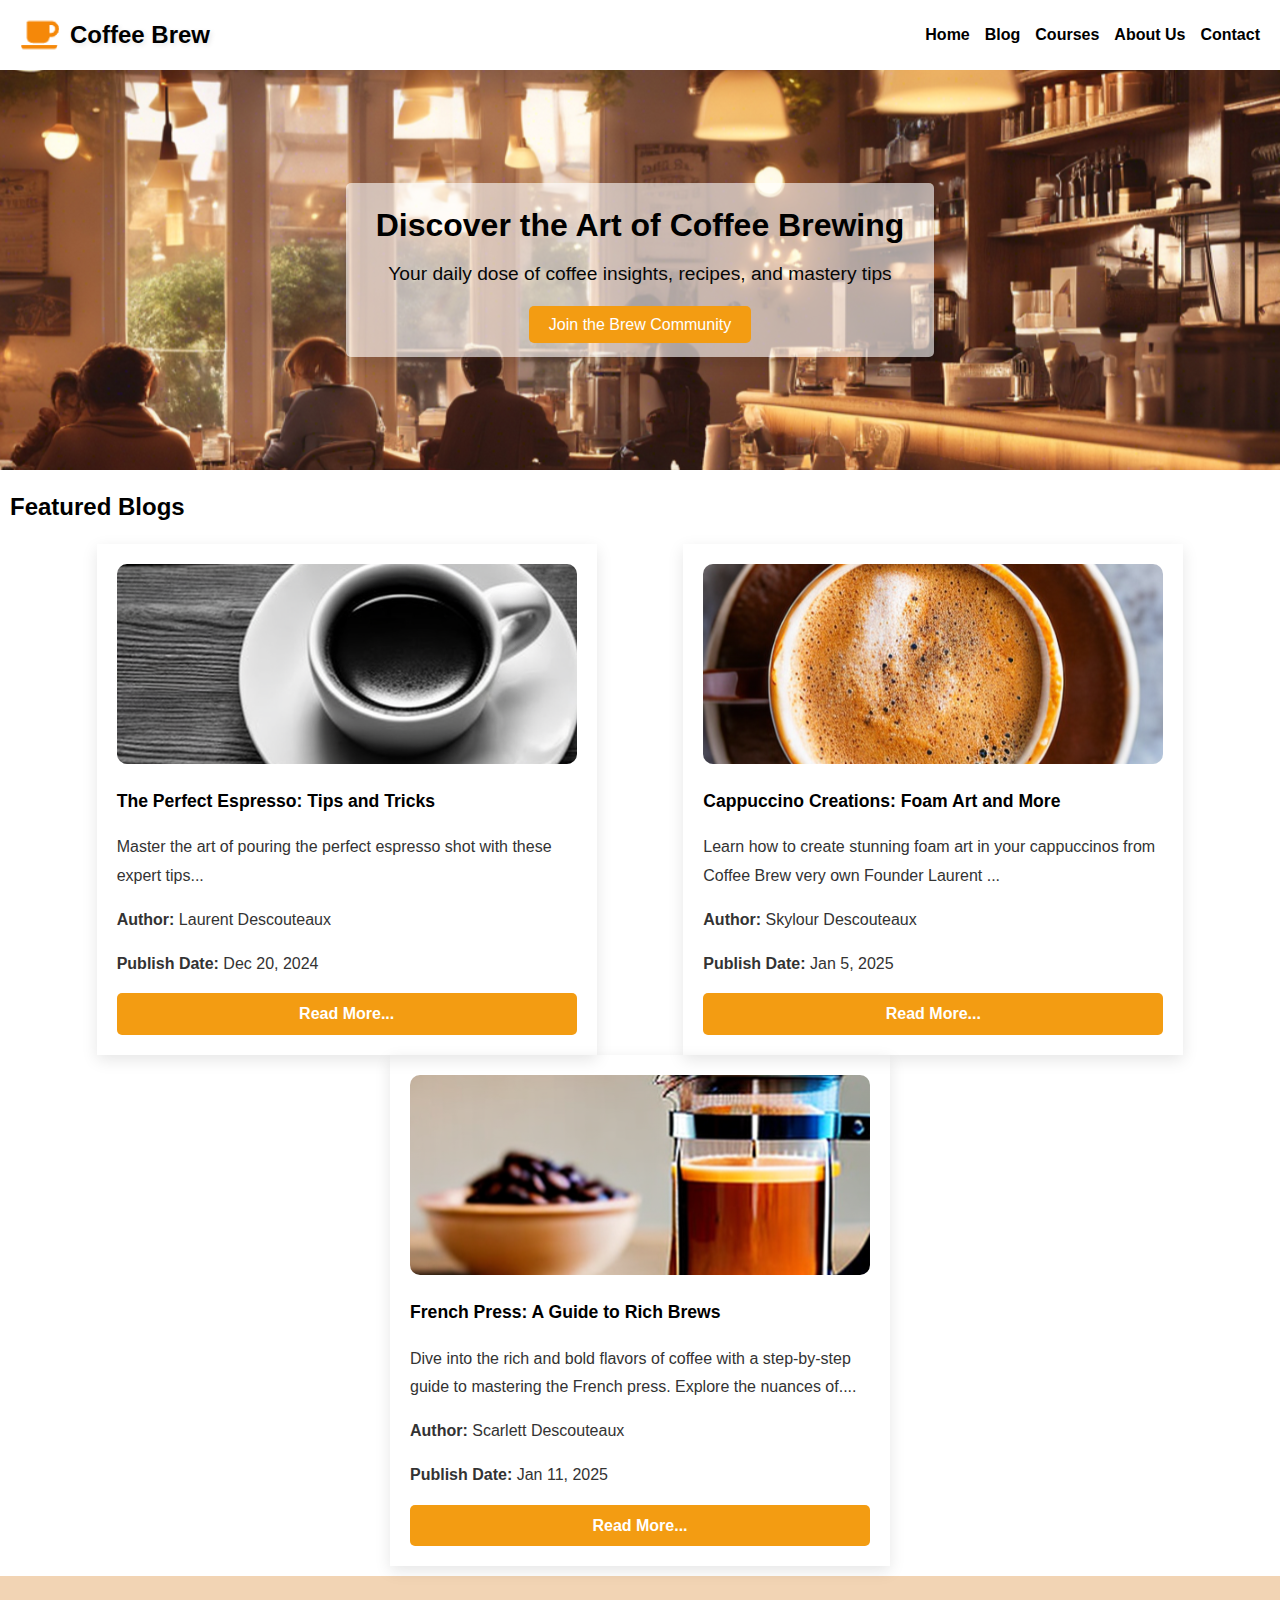
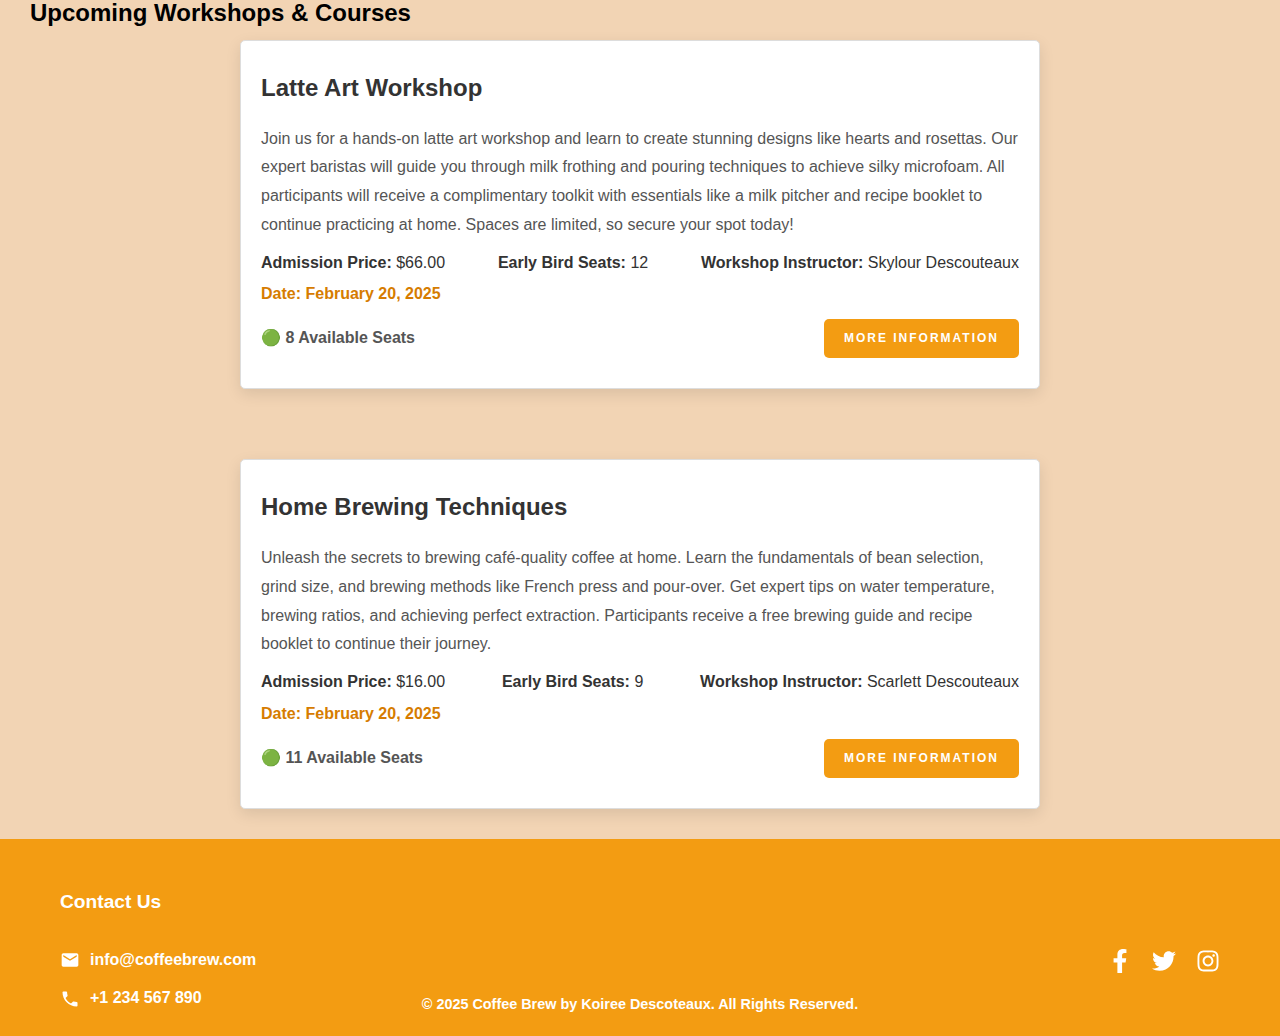
==== commit aadc077b: "Standardized headers across About Us, Home, and Contact pages" ====
--- a/index.html
+++ b/index.html
@@ -2,118 +2,150 @@
 <html lang="en">
 <head>
     <meta charset="UTF-8">
-    <meta name="viewport" content="width=device-width, initial-scale=1.0">
-    <link rel="stylesheet" href="../styles/global.css">
-    <link rel="stylesheet" href="../styles/index.css">
-    <title>Coffee Brew</title>
+    <meta name="viewport" content="width=<device-width>, initial-scale=1.0">
+    <title>Coffee Brew - Home</title>
+    <link rel="stylesheet" href="../styles/global.css"/>
+    <link rel="stylesheet" href="../styles/index.css"/>
 </head>
 <body>
-
-<!-- Header -->
-<header>
-    <!-- Top Bar -->
-    <div class="top-bar">
-        Get started today with Brew Mastery
-    </div>
-
-    <!-- White Navigation Bar -->
-    <div class="nav-bar">
-        <h1 class="nav-bar-title">Coffee Brew</h1>
-        <nav class="main-navigation">
+    
+</body>
+    <!-- Header Section -->
+    <header class="home-nav-bar">
+        <div class="nav-bar-title">
+            <img src="img/Icon coffee.png" alt="Coffee Brew Logo" class="logo">
+            Coffee Brew
+        </div>
+        <nav class="navigation">
             <ul class="nav-links">
-                <li><a href="#">Brewing Tips</a></li>
-                <li><a href="#">Coffee Recipes</a></li>
-                <li><a href="#">Workshops</a></li>
-                <li><a href="#">Coffee Culture</a></li>
+                <li><a href="index.html">Home</a></li>
+                <li><a href="blog.html">Blog</a></li>
+                <li><a href="courses.html">Courses</a></li>
+                <li><a href="about.html">About Us</a></li>
+                <li><a href="contact.html">Contact</a></li>
             </ul>
         </nav>
-        <div class="nav-buttons">
-            <a href="#" class="btn-signin-join">Sign in</a>
-            <a href="#" class="btn-signin-join">Join for Free</a>
+    </header>
+
+    <!-- Hero Section -->
+    <section class="hero">
+        <div class="hero-content">
+        <div class="hero-content-box">
+            <h1>Discover the Art of Coffee Brewing</h1>
+            <p>Your daily dose of coffee insights, recipes, and mastery tips</p>
+            <a href="join.html" class="btn-main">Join the Brew Community</a>
+        </div>
+        </div>
+    </section>
+    
+<!--Featured Blog Section -->
+<section class="featured-blog">
+    <h2>Featured Blogs</h2>
+    <div class="blog-list">
+        <div class="blog-card">
+            <img src="img/home-espresso.png" alt="The Perfect Espresso">
+            <h3>The Perfect Espresso: Tips and Tricks</h3>
+            <p>Master the art of pouring the perfect espresso shot with these expert tips...</p>
+            <p><strong>Author:</strong> Laurent Descouteaux</p>
+            <p><strong>Publish Date:</strong> Dec 20, 2024</p>
+            <a href="blog.html" class="btn-secondary">Read More...</a>
+        </div>
+        
+        <div class="blog-card">
+            <img src="img/coffee-home3.svg" alt="Cappuccino Creations">
+            <h3>Cappuccino Creations: Foam Art and More</h3>
+            <p>Learn how to create stunning foam art in your cappuccinos from Coffee Brew very own Founder Laurent ...</p>
+            <p><strong>Author:</strong> Skylour Descouteaux</p>
+            <p><strong>Publish Date:</strong> Jan 5, 2025</p>
+            <a href="blog.html" class="btn-secondary">Read More...</a>
+        </div>
+
+        <div class="blog-card">
+            <img src="img/coffee-home-4.svg" alt="French Press">
+            <h3>French Press: A Guide to Rich Brews</h3>
+            <p>Dive into the rich and bold flavors of coffee with a step-by-step guide to mastering the French press. Explore the nuances of....</p>
+            <p><strong>Author:</strong> Scarlett Descouteaux</p>
+            <p><strong>Publish Date:</strong> Jan 11, 2025</p>
+            <a href="blog.html" class="btn-secondary">Read More...</a>
+        </div>
+    </div>
+</section>
+
+<!-- Upcoming Workshops Section -->
+<section class="upcoming-workshops">
+    <h2>Upcoming Workshops & Courses</h2>
+    <div class="workshop-list">
+    <!-- Workshop 1 -->
+    <div class="workshop-card">
+        <h3>Latte Art Workshop</h3>
+        <p>Join us for a hands-on latte art workshop and learn to create stunning designs like hearts and rosettas. Our expert baristas will guide you through milk frothing and pouring techniques to achieve silky microfoam. All participants will receive a complimentary toolkit with essentials like a milk pitcher and recipe booklet to continue practicing at home. Spaces are limited, so secure your spot today!</p>
+
+        <div class="workshop-details">
+            <span><strong>Admission Price:</strong> $66.00</span>
+            <span><strong>Early Bird Seats:</strong> 12</span>
+            <span><strong>Workshop Instructor:</strong> Skylour Descouteaux</span>
+        </div>
+        <p class="date">Date: February 20, 2025</p>
+
+    <!-- Button & Seat Wrapper-->
+    <div class="seats-and-button-container">
+        <p><strong>🟢 8 Available Seats</p>
+        <a href="#" class="btn btn-more">More Information</a>
+    </div>
+</div>
+
+    <!-- Course 1 -->
+    <div class="workshop-card">
+        <h3>Home Brewing Techniques</h3>
+        <p>Unleash the secrets to brewing café-quality coffee at home. Learn the fundamentals of bean selection, grind size, and brewing methods like French press and pour-over. Get expert tips on water temperature, brewing ratios, and achieving perfect extraction. Participants receive a free brewing guide and recipe booklet to continue their journey.</p>
+
+        <div class="course-details">
+            <span><strong>Admission Price:</strong> $16.00</span>
+            <span><strong>Early Bird Seats:</strong> 9</span>
+            <span><strong>Workshop Instructor:</strong> Scarlett Descouteaux</span>
+        </div>
+        <p class="date">Date: February 20, 2025</p>
+
+    <!-- Button & Seat Wrapper -->
+        <div class="seats-and-button-container">
+            <p><strong>🟢 11 Available Seats</strong></p>
+            <a href="#" class="btn btn-more">More Information</a>
+        </div>
+    </div>
+    </div>
+</section>
+
+<footer class="home-footer">
+    <div class="home-footer-content">
+        <!-- Contact Information -->
+        <div class="home-contact-info">
+            <h3>Contact Us</h3>
+            <p>
+                <img src="img/email.svg" alt="Email Icon">
+                <a href="mailto:info@coffeebrew.com">info@coffeebrew.com</a>
+            </p>
+            <p>
+                <img src="img/phone.svg" alt="Phone Icon">
+                +1 234 567 890
+            </p>
+        </div>
+
+        <!-- Social Media Icons -->
+        <div class="home-social-icons">
+            <a href="https://facebook.com" target="_blank">
+                <img src="img/facebook-f.svg" alt="Facebook Icon">
+            </a>
+            <a href="https://twitter.com" target="_blank">
+                <img src="img/twitter.svg" alt="Twitter Icon">
+            </a>
+            <a href="https://instagram.com" target="_blank">
+                <img src="img/instagram.svg" alt="Instagram Icon">
+            </a>
         </div>
     </div>
 
-    <!-- Header Content with Background -->
-    <div class="header-with-bg">
-        <div class="overlay-content">
-            <h1>Welcome to Brew Mastery Blog</h1>
-            <p>Explore the art of coffee with tips, recipes, and workshops</p>
-            <a href="#" class="btn btn-explore">Get Started</a>
-        </div>
+    <!-- Copyright -->
+    <div class="home-copyright">
+        &copy; 2025 Coffee Brew by Koiree Descoteaux. All Rights Reserved.
     </div>
-</header>
-
-<!-- Main Content -->
-<main class="container">
-    <!-- Blog Section -->
-    <section id="blog-section" class="blog-section">
-        <h2>Our Blog</h2>
-        <div class="flex-container">
-            <!-- Blog Post 1 -->
-            <div class="border-b">
-                <img src="img/blog1.jpg" alt="Image Error">
-                <h3>Coffee Bean Type</h3>
-                <p>Lorem ipsum dolor sit amet consectetur adipisicing elit. Vel repellat ea, ab possimus quas eveniet magni, deserunt magnam veniam sed, dolorem delectus blanditiis repellendus! Molestias ea cupiditate vel neque autem.</p>
-                <a href="#" class="btn btn-read-more">Read More</a>
-            </div>
-
-            <!-- Blog Post 2 -->
-            <div class="border-b">
-                <img src="img/blog2.jpg" alt="Image Error">
-                <h3>3 Delicious Coffee Recipes</h3>
-                <p>Lorem ipsum dolor sit amet consectetur adipisicing elit. Vel repellat ea, ab possimus quas eveniet magni, deserunt magnam veniam sed, dolorem delectus blanditiis repellendus! Molestias ea cupiditate vel neque autem.</p>
-                <a href="#" class="btn btn-read-more">Read More</a>
-            </div>
-
-            <!-- Blog Post 3 -->
-            <div class="border-b">
-                <img src="img/blog3.jpg" alt="Image Error">
-                <h3>Coffee Benefits</h3>
-                <p>Lorem ipsum dolor sit amet consectetur adipisicing elit. Vel repellat ea, ab possimus quas eveniet magni, deserunt magnam veniam sed, dolorem delectus blanditiis repellendus! Molestias ea cupiditate vel neque autem.</p>
-                <a href="#" class="btn btn-read-more">Read More</a>
-            </div>
-        </div>
-    </section>
-</main>
-
-    <section id="courses" class="courses-section">
-        <h2>Our Courses and Workshops</h2>
-    
-        <!-- Course 1 -->
-        <div class="course border-b">
-            <h3>Coffee Extraction Techniques</h3>
-            <p><strong>Price:</strong> Free</p>
-            <p><strong>Seats:</strong> 20</p>
-            <a href="#" class="btn btn-more">More Information</a>
-        </div>
-    
-        <!-- Course 2 -->
-        <div class="course border-b">
-            <h3>4 Coffee Recipes for Beginners</h3>
-            <p><strong>Price:</strong> Free</p>
-            <p><strong>Seats:</strong> 20</p>
-            <a href="#" class="btn btn-more">More Information</a>
-        </div>
-    
-        <!-- Course 3 -->
-        <div class="course border-b">
-            <h3>Latte Art Basics</h3>
-            <p><strong>Price:</strong> $25</p>
-            <p><strong>Seats:</strong> 15</p>
-            <a href="#" class="btn btn-more">More Information</a>
-        </div>
-    </section>
-    
-    <!--Footer-->
-    <footer>
-        <nav class="footer-nav">
-            <ul>
-                <li><a href="about.html">About</a></li>
-                <li><a href="courses.html">Courses</a></li>
-                <li><a href="contact.html">Contact</a></li>
-            </ul>
-        </nav>
-        <p>&copy; 2025 Coffee Brew Blog by Koiree Descoteaux. All rights reserved.</p>
-    </footer>
-</body>
-</html>+</footer>--- a/styles/global.css
+++ b/styles/global.css
@@ -1,6 +1,6 @@
 /*==================================================================== */
                             /* Global Styles */
-  /*==================================================================== */
+/*==================================================================== */
   * {
     margin: 0;
     padding: 0;
@@ -40,7 +40,7 @@
 
 /*==================================================================== */
                             /* UTILITIES */
-  /*==================================================================== */
+/*==================================================================== */
 
 /* Layout: Container Styles */
 .container {
--- a/styles/index.css
+++ b/styles/index.css
@@ -1,168 +1,431 @@
-/* ================= */
-/* TOP BANNER STYLING */
-/* ================= */
-
-/* Top Bar */
-.top-bar {
+/* ============================================ */
+/* General Styles */
+/* ============================================ */
+body {
+    font-family: Arial, Helvetica, sans-serif; /* I chose clean and modern fonts for simplicity and readability. */
+    line-height: 1.6; /* Adding this ensures text is spaced for easy reading. */
+    color: #333; /* I picked a dark gray for text because it’s softer on the eyes than black. */
+    margin: 0; /* Removed the default margin for complete layout control. */
+    background-color: #fff; /* A white background keeps the site feeling clean and soft. */
+}
+
+/* ============================================ */
+/* Header Navigation Bar */
+/* ============================================ */
+.home-nav-bar {
+    display: flex; /* I used Flexbox to align navigation elements horizontally. */
+    justify-content: space-between; /* This spaces the title and links to opposite sides. */
+    align-items: center; /* Vertically centers the items in the nav bar. */
+    padding: 15px 20px; /* I added padding for breathing room around the content. */
+    background-color: #fff; /* A white background ensures clarity. */
+    color: black; /* Black text creates a clean contrast. */
+    box-shadow: 0 2px 5px rgba(0, 0, 0, 0.1); /* A subtle shadow gives the header depth. */
+}
+
+.nav-bar-title {
+    display: flex; /* I used Flexbox here too for aligning the logo and text side-by-side. */
+    align-items: center; /* Vertically centers the logo and text */
+    font-size: 1.5em; /* The title is slightly larger to draw attention. */
+    font-weight: bold; /* Adds visual weight to the text */
+}
+
+.nav-bar-title .logo {
+    width: 40px; /* I kept the logo size consistent for a polished look. */
+    height: 40px;
+    margin-right: 10px; /* Space between the logo and the text ensures it’s not crowded. */
+}
+
+.navigation .nav-links {
+    list-style: none; /* Removing bullets for a cleaner navigation menu. */
+    display: flex; /* Flexbox helps align links horizontally. */
+    gap: 15px; /* I spaced out the links evenly for readability. */
+    padding: 0px; /* Removed  padding for a clean layout. */
+    margin: 0px; /* Removed default margin for alignment. */
+}
+
+.navigation .nav-links li a {
+    text-decoration: none; /* I avoided underlines for a modern look. */
+    color: black; /* Black text keeps the design simple and professional. */
+    font-weight: bold;
+    transition: color 0.3s ease; /* Adding a hover effect makes the navigation interactive. */
+}
+
+.navigation .nav-links li a:hover {
+    color: #f39c12; /* The hover effect changes the text color to orange, matching the theme. */
+}
+
+/* ============================================ */
+/* Hero Section */
+/* ============================================ */
+.hero {
+    position: relative; /* I set this to position elements relative to the section. */
+    background-image: url('../img/about-4.svg'); /* This is where I added the background image. */
+    background-size: cover; /* Ensures the image covers the entire section. */
+    background-position: center; /* Centers the image for balance. */
+    text-align: center; /* Centers the content within the section. */
+    color: #fff; /* White text contrasts well against the background. */
+    padding: 100px 20px; /* Added ample padding for spacing. */
+    height: 400px; /* I set a fixed height for a consistent design. */
+    display: flex; /* Flexbox ensures the content is vertically centered. */
+    flex-direction: column; /* Stacks content vertically. */
+    justify-content: center; /* Centers content along the vertical axis. */
+    align-items: center; /* Centers content horizontally. */
+}
+
+/* Hero Content Box */
+.hero-content-box {
+    background-color: rgba(255, 255, 255, 0.6); /* A semi-transparent white box makes the text readable. */
+    padding: 20px 30px; /* I added padding to give the content room to breathe. */
+    border-radius: 5px; /* Rounded corners create a softer, modern look. */
+    text-align: center; /* Centers text inside the box. */
+    max-width: 600px; /* Limits the box width for readability. */
+    box-shadow: 0 10px 10px rgba(0, 0, 0, 0.1); /* Adds depth with a soft shadow. */
+}
+
+/* Hero Heading */
+.hero-content-box h1 {
+    font-size: 2.0rem; /* I made the heading larger for emphasis. */
+    color: black; /* Black text contrasts with the semi-transparent background. */
+    margin-bottom: 10px; /* Added spacing below the heading for balance. */
+}
+
+/* Hero Paragraph */
+.hero-content-box p {
+    font-size: 1.2rem; /* Slightly smaller font for secondary text. */
+    color: #060606; /* A softer black for contrast. */
+    margin-bottom: 20px; /* Space below the paragraph for separation. */
+}
+
+/* Hero Button */
+.hero-content-box .btn-main {
+    background-color: #f39c12; /* I used orange to match the brand’s theme. */
+    color: #fff; /* White text pops against the orange background. */
+    padding: 10px 20px; /* Adjusted padding for a balanced look. */
+    text-decoration: none; /* Removed underline for a clean design. */
+    border-radius: 5px; /* Rounded corners give the button a modern feel. */
+    font-size: 1rem; /* Font size ensures readability. */
+    transition: background-color 0.3s ease; /* Added a hover effect for better interactivity. */
+}
+
+/* Button Hover Effect */
+.hero-content-box .btn-main:hover {
+    background-color: #d8850d; /* Darker orange makes the hover state clear. */
+}
+/* ============================================ */
+/* Featured Blogs Sections */
+/* ============================================ */
+.featured-blog{
+    text-align: left; /* Center-align section text */
+    padding: 10px;
+    background-color: #fff; /* White background for contrast */
+}
+.featured-blog h2 {
+    font-size: 1.5em;
+    color: black;
+    margin-bottom: 10px; /* Applied so each section can follow the other */
+}
+/* ============================================ */
+/* Blog Card Styling */
+/* ============================================ */
+.blog-list{
+    margin-top: 0px;
+    display: flex;
+    justify-content: space-evenly; /* I spaced the blog cards evenly */
+    flex-wrap: wrap; /* Allow cards to stack on smaller screens */
+    gap: 0px; /* Space between cards */
+}
+
+.blog-card {
+    display: flex;
+    flex-direction:  column; /* Stacks the image, text, and button vertically. 
+    justify-content: space-between;
+    background-color: #f9f9f9; /* Light gray for a clean look */
+    border: 1px; solid #dddd
+    border-radius: 5px; /* Rounded corners */
+    box-shadow: 0 5px 15px rgba(0, 0, 0, 0.1); /* Add shadow for depth */
+    padding: 20px;
+    text-align: left;
+    width: 500px; /* Fixed width for cards */
+    transition: transform 0.3s ease, box-shadow 0.3s ease; /* Smooth hover effect */
+}
+.blog-card h3 {
+    font-size: 1.1em;
+    margin-bottom: 10px; /* I adjusted the margin so the card would move up */
+    color:Black;
+}
+.blog-card:hover {
+    transform: translateY(-5px); /* Slight lift on hover */
+    box-shadow: 0 10px 20px rgba(0, 0, 0, 0.2); /* Enhance shadow on hover */
+}
+
+.blog-card img {
+    width: 100%; /* Allows the image stretches to fill the width of the card */
+    height: 200px; /* Sets a fixed height for uniformity */
+    object-fit: cover; /* Allows the image covers the area without distortion */
+    object-position: center; /* Keeps the image centered */
+    border-radius: 10px; /* Keeps corners consistent with the card's style */
+    margin-bottom: 15px; /* Adds space below the image */
+}
+
+.blog-card p {
+    font-size: 1em;
+    color: #333 /* Softer gray for descriptions */
+    margin-bottom: 10px;
+}
+.blog-card .btn-secondary {
+    background-color: #f39c12; /* Orange button background */
+    color: #fff;
+    padding: 8px 16px;
+    border: none;
+    border-radius: 5px;
+    text-decoration: none;
+    font-weight: bold;
+    cursor: pointer;
+    transition: background-color 0.3s ease;
+    text-align: center; /* Center the button text */
+}
+
+.blog-card .btn-secondary:hover {
+    background-color: #e67e22; /* Darker orange on hover */
+}
+/* ============================================ */
+/* Upcoming Workshops Section */
+/* ============================================ */
+.upcoming-workshops {
+    margin-top: 0px;
+    background-color: #f2d4b4; 
+    padding: 30px; /* Space around the section */
+    text-align: left;
+    margin-bottom: 0px;
+}
+
+.upcoming-workshops h2 {
+    margin-top: -20px;
+    font-size: 1.5rem; /* Slightly larger font for the heading */
+    color: black; /* Dark text for contrast */
+    margin-bottom: 20px;
+}
+
+.workshop-list {
+    display: flex; /* Flexbox for horizontal alignment */
+    justify-content: center; /* Center the cards */
+    gap: 90px; /* Space between cards */
+    flex-wrap: wrap; /* Allow wrapping for smaller screens */
+}
+
+.workshop-card {
+    margin-top: -20px;
+    background-color: #fff; /* White background for the cards */
+    border: 1px solid #ddd; /* Subtle border for structure */
+    border-radius: 5px; /* Rounded corners */
+    box-shadow: 0 5px 15px rgba(0, 0, 0, 0.1); /* Subtle shadow */
+    padding: 20px;
+    text-align: left;
+    width: 800px; /* Fixed width for cards */
+    transition: transform 0.3s ease, box-shadow 0.3s ease; /* Smooth hover effect */
+}
+
+.workshop-card:hover {
+    transform: translateY(-5px); /* Slight lift on hover */
+    box-shadow: 0 10px 20px rgba(0, 0, 0, 0.2); /* Enhanced shadow on hover */
+}
+
+.workshop-card h3 {
+    font-size: 1.5rem;
+    color: #333;
+    margin-bottom: 10px;
+}
+
+.workshop-card p {
+    font-size: 1rem;
+    color: #555; /* Softer gray for descriptions */
+    margin-bottom: 10px;
+    font-weight: normal;
+}
+/* ============================================ */
+/* Workshop Details */
+/* ============================================ */
+.workshop-details {
+    display: flex; /* Use Flexbox to align items in a row */
+    justify-content: space-between; /* Space out each item evenly */
+    gap: 20px; /* Add spacing between items */
+    margin: 5px 0; /* Add some spacing around the details section */
+}
+
+.workshop-details span {
+    font-size: 1rem; /* Adjust font size as needed */
+}
+
+.workshop-details span strong {
+    font-weight: bold; /* Ensure the labels are bold */
+}
+
+.workshop-details span {
+    font-weight: normal; /* Ensure the values are normal weight */
+}
+/* ============================================ */
+/* Course Details */
+/* ============================================ */
+.course-details {
+    display: flex; /* Use Flexbox to align items in a row */
+    justify-content: space-between; /* Space out each item evenly */
+    gap: 20px; /* Add spacing between items */
+    margin: 5px 0; /* Add some spacing around the details section */
+}
+
+.course-details span {
+    font-size: 1rem; /* Adjust font size as needed */
+}
+
+.course-details span strong {
+    font-weight: bold; /* Ensure the labels are bold */
+}
+
+.course-details span {
+    font-weight: normal; /* Ensure the values are normal weight */
+}
+.workshop-card .date {
+    font-size: 1rem;
+    color: #d67c00; /* Orange color for the date */
+    font-weight: bold;
+}
+/* ============================================ */
+/* Button container */
+/* ============================================ */
+.seats-and-button-container {
+    display: flex; /* Use Flexbox for alignment */
+    justify-content: space-between; /* Place seats on the left and button on the right */
+    align-items: center; /* Vertically align seats and more buttons */
+    margin-top: 10px; /* Optional: Add spacing above the button */
+}
+/* ============================================ */
+/* Button Contents */
+/* ============================================ */
+.btn {
+    background-color: #f39c12; /* Orange background to match branding */
+    color: white; /* White text for contrast */
+    padding: 10px 20px; /* Add space inside the button */
+    border: none; /* Remove default border */
+    border-radius: 5px; /* Rounded corners */
+    cursor: pointer; /* Change cursor to pointer on hover */
+    text-align: center; /* Center-align text */
+    font-weight: bold; /* Make the text bold */
+    text-decoration: none; /* Remove underline (for <a>) */
+    display: inline-block; /* Ensure proper box-model behavior */
+    transition: background-color 0.3s ease, transform 0.2s ease; /* Add smooth hover effects */
+}
+.btn:hover {
+    background-color: #e67e22; /* Slightly darker orange on hover */
+    transform: scale(1.05); /* Slightly enlarge the button on hover */
+}
+
+.btn-more {
+    background-color: #f39c12; /* Your button color */
+    color: #fff; /* Button text color */
+    padding: 10px 20px; /* Button padding */
+    border: none; /* Remove border */
+    border-radius: 5px; /* Rounded corners */
+    text-decoration: none; /* Remove underline */
+    font-weight: bold; /* Bold text */
+    cursor: pointer; /* Pointer cursor */
+    transition: background-color 0.3s ease, transform 0.2s ease; /* Smooth effects */
+}
+
+.btn-more:hover {
+    background-color: #e67e22; /* Darker orange on hover */
+    transform: scale(1.05); /* Slight zoom on hover */
+}
+
+.btn-more:active {
+    background-color: #d35400; /* Even darker on click */
+    transform: scale(0.95); /* Slight shrink on click */
+}
+
+
+/* ============================================ */
+/* Footer Section */
+/* ============================================ */
+.home-footer {
+    margin-top: 0;
     background-color: #f39c12; /* Orange background */
-    color: white;             /* White text color */
-    text-align: center;       /* Center-align text */
-    padding: 10px 5%;        /* Top/Bottom fixed, Left/Right proportional */
-    font-size: 0.9em;         /* Slightly smaller font size */
-    letter-spacing: 0.5px; /* Slightly space out the letters */
-    font-weight: bold;        /* Make text bold */
-    box-shadow: 0 2px 5px rgba(0, 0, 0, 0.1); /* Subtle shadow for depth */
-}
-
-/* ======================================  */
-/* HEADER CONTENT WITH BACKGROUND STYLING */
-/* ===================================== */
-/* Header Content with Background */
-.header-with-bg {
-    background-image: url('img/banner.jpg'); /* Path to image */
-    background-size: cover;                /* Ensures the image covers the whole area */
-    background-position: center;           /* Centers the image */
-    background-repeat: no-repeat;          /* Prevents the image from repeating */
-    color: white;                        /* Makes text white for contrast */
-    padding: 20px 0px;                    /* Adds spacing inside the header */
-    height: 400px;                        /* Set a fixed height for the header */
-    text-align: center;                   /* Center-align all content*/
-}
-.overlay-content {
-    text-align: center;               /* Center-align the text */
-    color: white;                     /* White text for contrast */
-    padding-top: 100px;               /* Push content down to the center */
-    text-shadow: 1px 1px 5px rgba(0, 0, 0, 0.5); /* Add a shadow for readability */
-}
-
-.overlay-content h1 {
-    font-size: 2.5em;
+    color: #fff; /* White text */
+    padding: 20px 0;
+    display: flex; /* Flexbox helps me arrange the footer layput */
+    flex-direction: column; /* Stack items vertically */
+    align-items: center; /* Center align items horizontally */
+    text-align: center; /* Center all text */
+}
+/* ============================================ */
+/* Footer Content Layout */
+/* ============================================ */
+.home-footer-content {
+    display: flex;
+    justify-content: space-between; /* Space out sections */
+    align-items: flex-start; /* Align items to the top */
+    flex-wrap: wrap; /* Wrap content on smaller screens */
+    max-width: 1200px;
+    width: 100%;
+    margin: 0 auto;
+    padding: 20px; /* Add inner spacing */
+}
+/* ============================================ */
+/* Contact Info Styles */
+/* ============================================ */
+.home-contact-info {
+    display: flex;
+    flex-direction: column; /* Stack items vertically */
+    gap: 10px; /* Space between items */
+}
+
+.home-contact-info h3 {
+    font-size: 1.2em;
     margin-bottom: 10px;
-}
-
-.overlay-content p {
-    font-size: 1.2em;
-    margin-bottom: 20px;
-}
-
-.overlay-content .btn-explore {
-    background-color: #f39c12;       /* Orange button */
-    color: white;                    /* White text */
-    padding: 10px 20px;              /* Button padding */
-    border-radius: 5px;              /* Rounded corners */
-    text-decoration: none;           /* Remove underline */
+    color: white;
+    text-align: left;
+}
+
+.home-contact-info p,
+.home-contact-info a {
+    display: flex; /* Align icon and text in a row */
+    align-items: center; /* Vertically align icon with text */
+    font-weight: bold;
+    color: #fff;
+    margin: 0;
+    text-decoration: none;
     font-size: 1em;
-    transition: background-color 0.3s ease;
-}
-
-.overlay-content .btn-explore:hover {
-    background-color: #e67e22;       /* Slightly darker orange on hover */
-}
-
-/*==================================================================== */
-                        /* SECTION-SPECIFIC STYLING */
-  /*==================================================================== */
-
-/* ================= */
-/* BLOG STYLING */
-/* ================= */
-
-/* Blog Title Styling */
-.blog-title {
-    font-size: 2.5em;
-    font-weight: bold;
-    text-shadow: 2px 2px 5px rgba(0, 0, 0, 0.5); /* Add shadow for better readability */
-    margin: 10px 0;
-}
-/* Headings */
-.blog-section {
-    flex: 2;                     /* Take up more space compared to courses */
-    margin-top: 40px;
+}
+
+.home-contact-info p img,
+.home-contact-info a img {
+    width: 20px; /* Icon size */
+    height: 20px;
+    margin-right: 10px; /* Space between icon and text */
+}
+/* ============================================ */
+/* Social Icons Styles */
+/* ============================================ */
+.home-social-icons {
+    display: flex; /* Horizontal alignment */
+    justify-content: center;
+    gap: 20px; /* Add space between icons */
+    margin-top: 70px; /* Add spacing above social icons */
+}
+
+.home-social-icons a img {
+    width: 24px; /* Icon size */
+    height: 24px;
+    transition: transform 0.3s ease; /* Smooth hover effect */
+}
+
+.home-social-icons a img:hover {
+    transform: scale(1.1); /* Enlarge icon slightly on hover */
+}
+/* ============================================ */
+/* Copyright Styles */
+/* ============================================ */
+.home-copyright {
+    margin-top: -40px; /* Space above copyright */
+    font-size: 0.9rem;
+    color: #fff; /* White text */
     text-align: center;
-    background-color: #fff;      /* White background for contrast */
-    border-radius: 8px;          /* Rounded corners */
-    padding: 20px;               /* Add padding inside */
-    box-shadow: 0 2px 5px rgba(0, 0, 0, 0.1); /* Subtle shadow */
-}
-
-.blog-section h2 {
-    text-align: center; /* Center the heading */
-    margin-bottom: 20px; /* Space below heading */
-    font-size: 1.8em;
-    color: #333; /* Darker color for heading */
-    padding-left: 10px; /*Adds spacing above the blog cards*/
-} 
-
-/* Class for "Read More" Buttons */
-.btn-read-more {
-    background-color: black;     /* Black button background */
-    color: white;                /* White text */
-}
-
-.btn-read-more:hover {
-    background-color: gray;      /* Gray button background on hover */
-}
-
-/* ================= */
-/* COURSES STYLING */
-/* ================= */
-/* Courses Section */
-#courses {
-    background-color: #f9f9f9;   /* Light background for contrast */
-    padding: 40px 20px;          /* Add spacing */
-    text-align: center;          /* Center-align content */
-}
-
-#courses h2 {
-    font-size: 1.8em;
-    margin-bottom: 20px;
-    color: #333;                 /* Dark gray heading */
-}
-/* Individual Course Styles */
-.course {
-    border: 1px solid #ddd;      /* Light border around each course */
-    border-radius: 8px;          /* Rounded corners */
-    padding: 20px;               /* Space inside the course box */
-    margin: 20px auto;           /* Add spacing between courses */
-    max-width: 400px;            /* Limit the width */
-    background-color: white;     /* White background for courses */
-    text-align: left;            /* Left-align content within courses */
-}
-.course h3 {
-    font-size: 1.5em;
-    color: #000;                 /* Black course titles */
-    margin-bottom: 10px;
-}
-
-.course p {
-    font-size: 1em;
-    color: #555;                 /* Gray text for details */
-    margin: 5px 0;
-}
-
-.courses-section {
-    flex: 1;                     /* Take up less space compared to blog */
-    background-color: #f9f9f9;   /* Light gray background */
-    border-radius: 8px;          /* Rounded corners */
-    padding: 20px;               /* Add padding inside */
-    box-shadow: 0 2px 5px rgba(0, 0, 0, 0.1); /* Subtle shadow */
-}
-/* Class for "More Information" Buttons */
-.btn-more {
-    background-color: #f39c12;   /* Default Orange background */
-    color: white;                /* White text */
-}
-
-.btn-more:hover {
-    background-color: #cd7f32;   /* Dark Orange background on hover */
-}
-
-/* Class for "Info" Buttons */
-.btn-info {
-    background-color: #f39c12;   /* Bronze button background */
-    color: white;                /* White text */
-}
-
-.btn-info:hover {
-    background-color: #cd7f32;   /* Light bronze background on hover */
-}+}
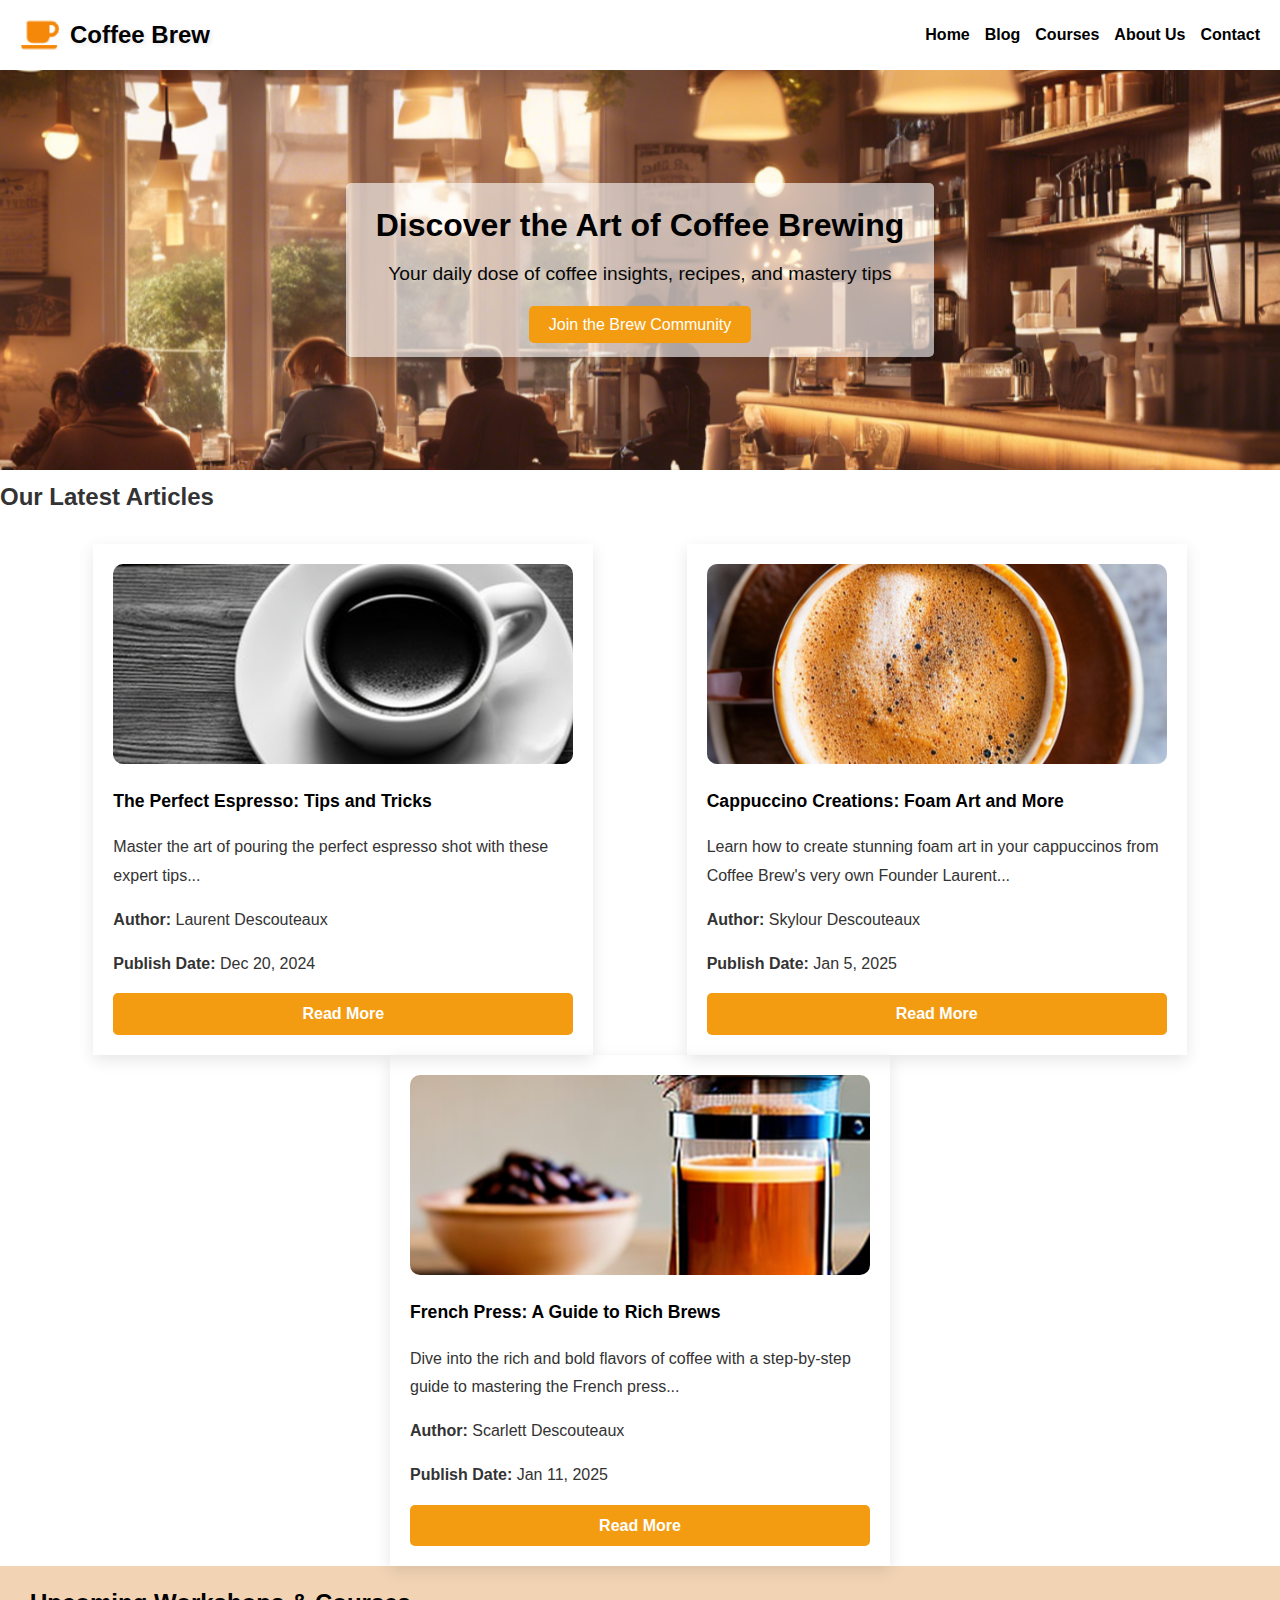
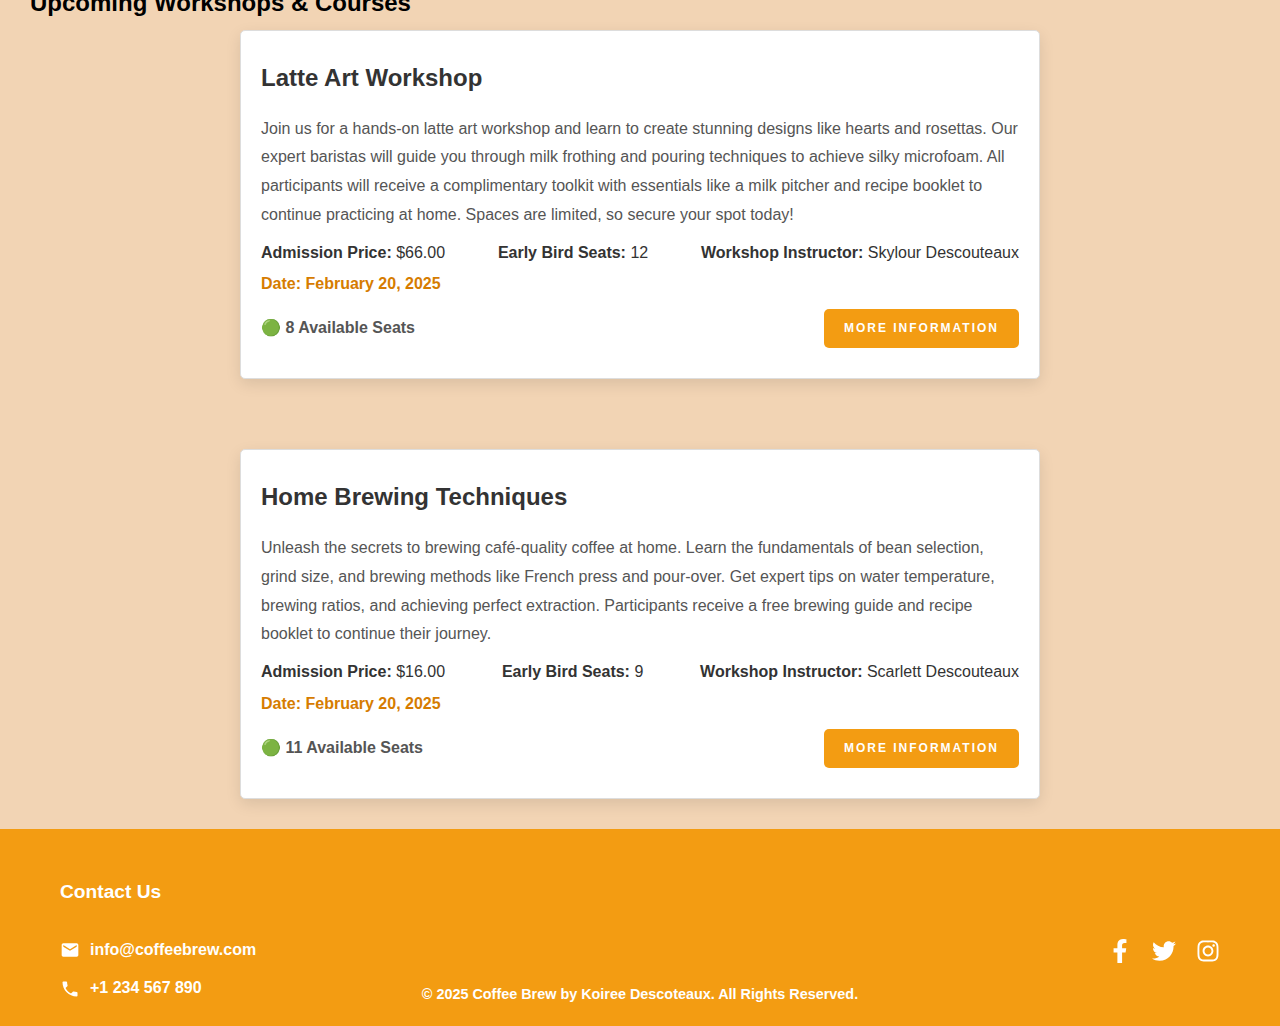
==== commit faf3bc01: "Updates to blog page" ====
--- a/index.html
+++ b/index.html
@@ -2,7 +2,7 @@
 <html lang="en">
 <head>
     <meta charset="UTF-8">
-    <meta name="viewport" content="width=<device-width>, initial-scale=1.0">
+    <meta name="viewport" content="width=device-width, initial-scale=1.0">
     <title>Coffee Brew - Home</title>
     <link rel="stylesheet" href="../styles/global.css"/>
     <link rel="stylesheet" href="../styles/index.css"/>
@@ -38,9 +38,9 @@
         </div>
     </section>
     
-<!--Featured Blog Section -->
-<section class="featured-blog">
-    <h2>Featured Blogs</h2>
+<!-- Blog Section -->
+<section class="blog">
+    <h2>Our Latest Articles</h2>
     <div class="blog-list">
         <div class="blog-card">
             <img src="img/home-espresso.png" alt="The Perfect Espresso">
@@ -48,25 +48,25 @@
             <p>Master the art of pouring the perfect espresso shot with these expert tips...</p>
             <p><strong>Author:</strong> Laurent Descouteaux</p>
             <p><strong>Publish Date:</strong> Dec 20, 2024</p>
-            <a href="blog.html" class="btn-secondary">Read More...</a>
+            <a href="espresso-tips.html" class="btn-secondary">Read More</a>
         </div>
         
         <div class="blog-card">
             <img src="img/coffee-home3.svg" alt="Cappuccino Creations">
             <h3>Cappuccino Creations: Foam Art and More</h3>
-            <p>Learn how to create stunning foam art in your cappuccinos from Coffee Brew very own Founder Laurent ...</p>
+            <p>Learn how to create stunning foam art in your cappuccinos from Coffee Brew's very own Founder Laurent...</p>
             <p><strong>Author:</strong> Skylour Descouteaux</p>
             <p><strong>Publish Date:</strong> Jan 5, 2025</p>
-            <a href="blog.html" class="btn-secondary">Read More...</a>
+            <a href="cappuccino-creations.html" class="btn-secondary">Read More</a>
         </div>
 
         <div class="blog-card">
             <img src="img/coffee-home-4.svg" alt="French Press">
             <h3>French Press: A Guide to Rich Brews</h3>
-            <p>Dive into the rich and bold flavors of coffee with a step-by-step guide to mastering the French press. Explore the nuances of....</p>
+            <p>Dive into the rich and bold flavors of coffee with a step-by-step guide to mastering the French press...</p>
             <p><strong>Author:</strong> Scarlett Descouteaux</p>
             <p><strong>Publish Date:</strong> Jan 11, 2025</p>
-            <a href="blog.html" class="btn-secondary">Read More...</a>
+            <a href="french-press.html" class="btn-secondary">Read More</a>
         </div>
     </div>
 </section>
@@ -148,4 +148,6 @@
     <div class="home-copyright">
         &copy; 2025 Coffee Brew by Koiree Descoteaux. All Rights Reserved.
     </div>
-</footer>+</footer>
+</body>
+<html>